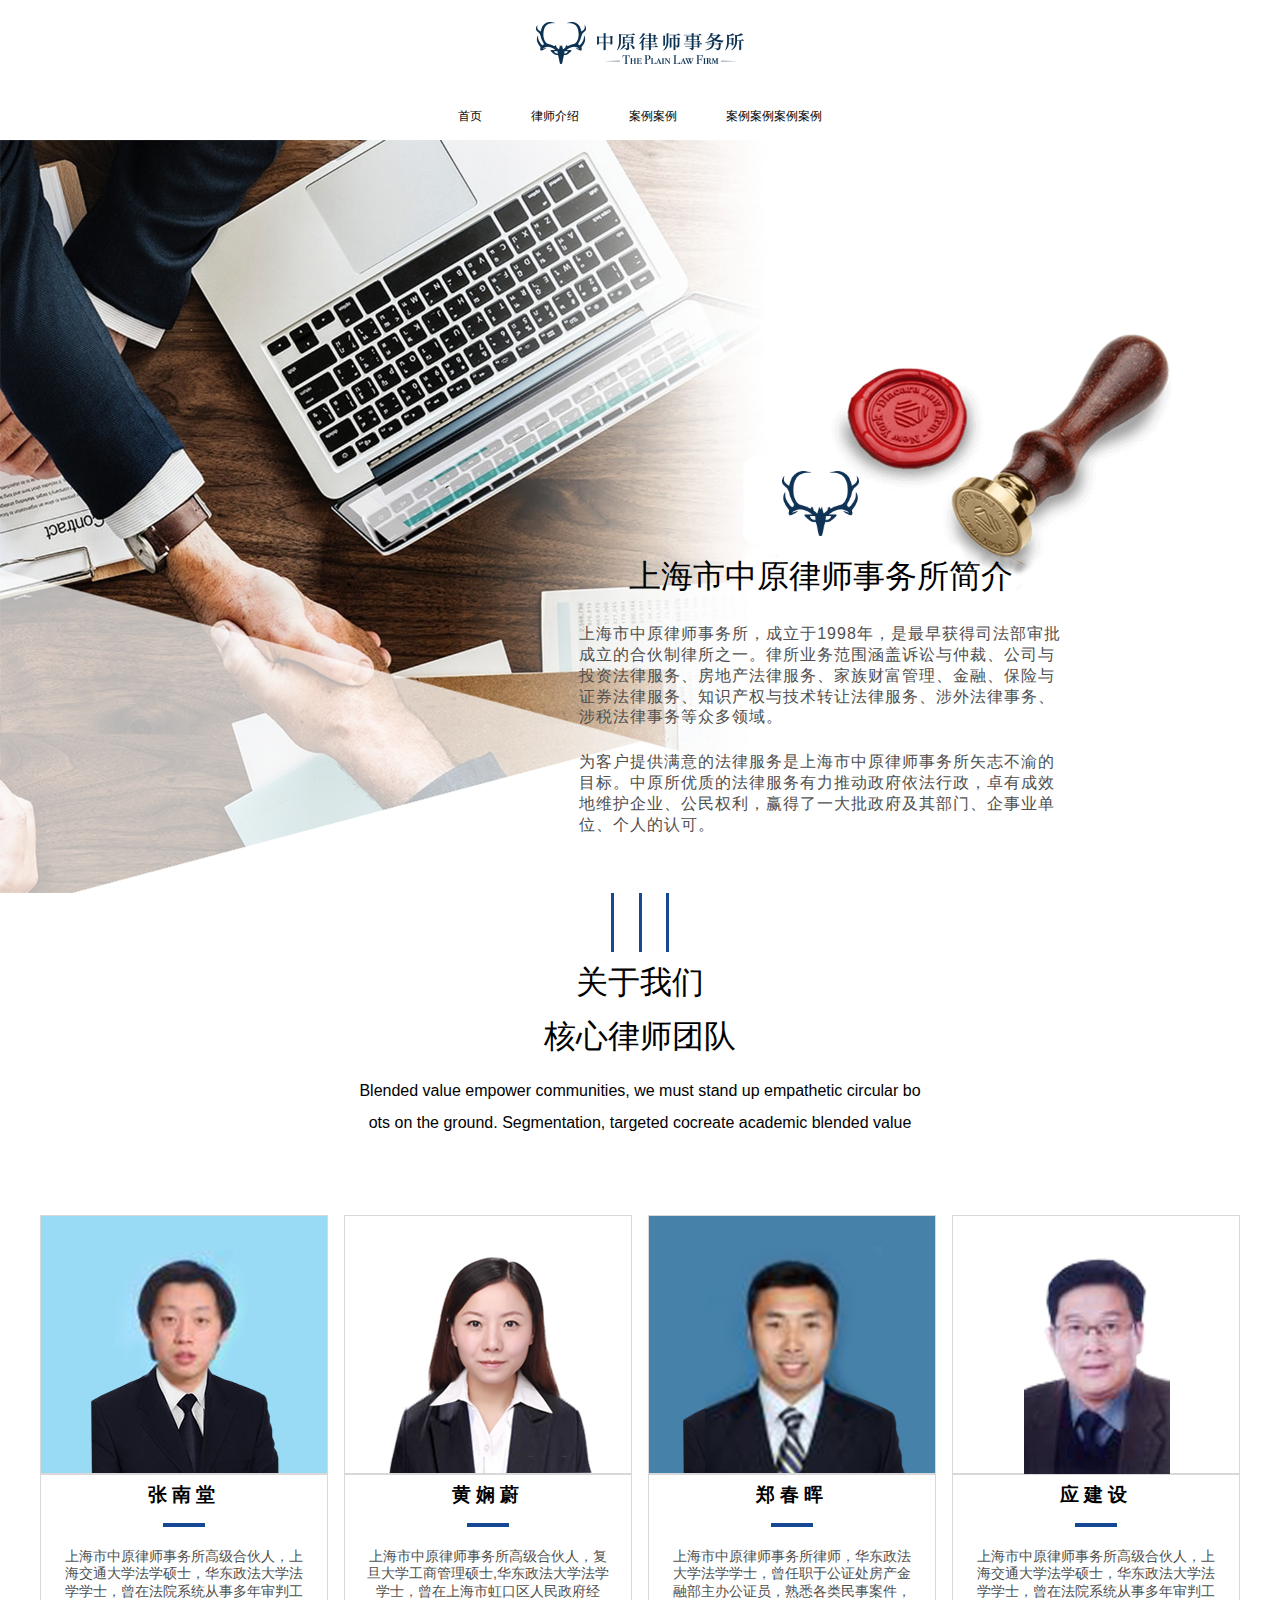
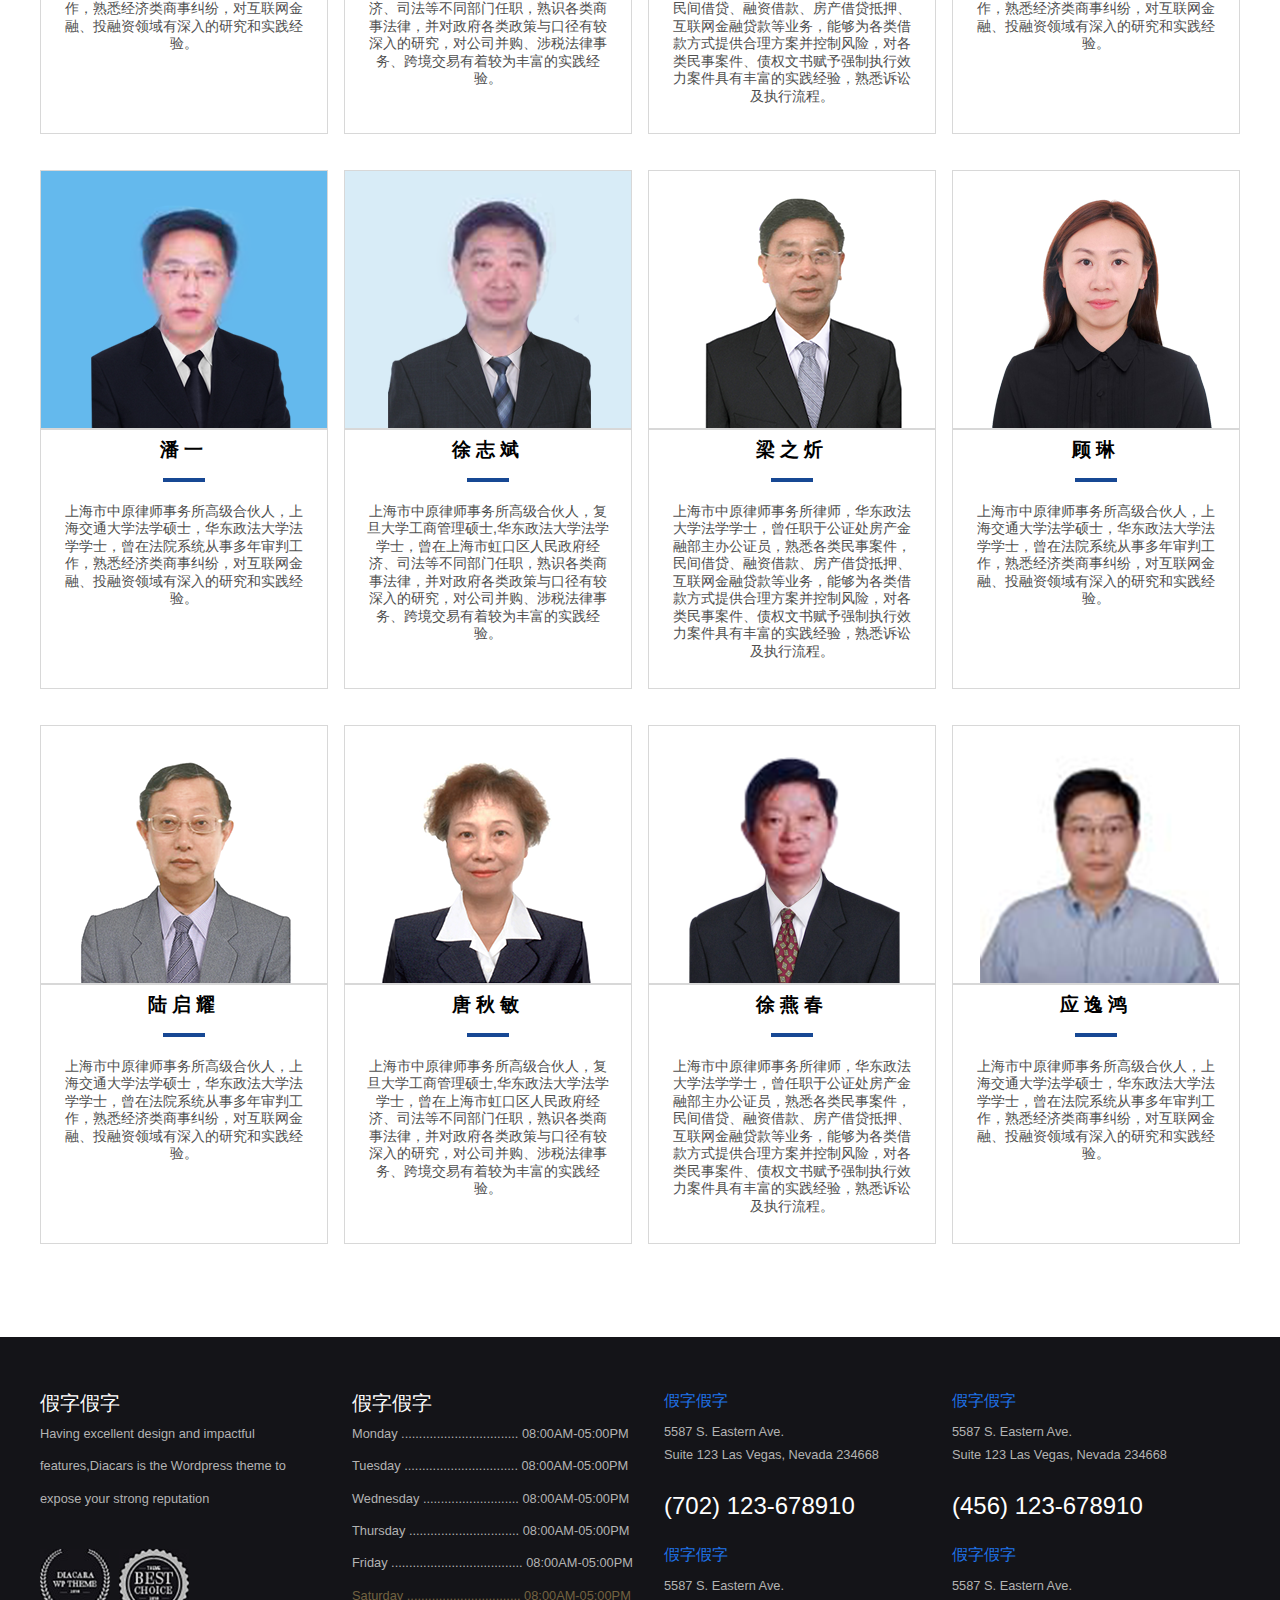
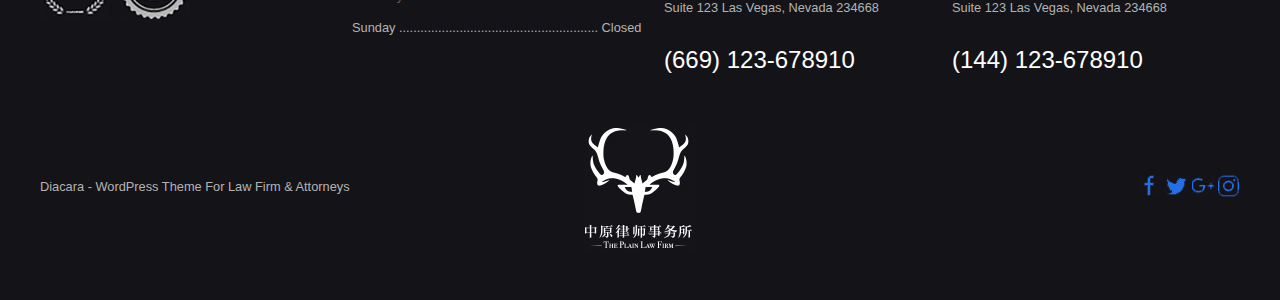
==== lawyer_intro.html @ 38c30697 "pc首页和律师页面完成" ====
﻿<!DOCTYPE html>
<html>

<head>
  <title>中原律师事务所</title>
  <meta http-equiv="Cache-control" content="public">
  <meta name="viewport" content="width=device-width, initial-scale=1, user-scalable=no">
  <meta charset="utf-8">
  <meta name="format-detection" content="telephone=no">
  <meta property="og:title" content="中原律师事务所">
  <meta property="og:type" content="website">
  <meta property="og:image" content="image/share.jpg">
  <meta property="og:description" content="中原律师事务所">
  <meta name="twitter:title" content="中原律师事务所" />
  <meta name="twitter:image" content="images/common/logo3.jpg">
  <meta name="format-detection" content="telephone=no" />
  <meta name="keywords" content="中原律师事务所" />
  <meta name="description" content="中原律师事务所" />
  <link rel="shortcut icon" href="favicon.ico">
  <!--[if lt IE 9]>
    <script src="js/base/html5.js"></script>
    <script src="js/base/respond.min.js"></script>
    <![endif]-->

  <script type="text/javascript" src="js/base/head.js"></script>
  <link rel="stylesheet" type="text/css" href="css/idangerous.swiper.css" />
  <link rel="stylesheet" type="text/css" href="css/common.css" />
  <link rel="stylesheet" type="text/css" href="css/lawyer_intro.css" />
</head>

<body class="lawyer_intro">
  <!--------------------------------------------------------------html区域-------------------------------------------------------------------------------------->
  <!-- 头部 -->
  <div id="header"></div>
  <div id="dialog"></div>
  <!-- 主体内容部分 -->
  <div class="main">
    <div class="banner">
      <img src="./images/lawyer_intro/banner.png" alt="">
      <div class="txt">
        <img src="./images/lawyer_intro/banner-logo.png" alt="" class="logo">
        <h2></h2>
        <p class="one-des"></p>
        <p></p>
      </div>
    </div>
    <div class="about">
      <div class="line">
        <span></span>
        <span></span>
        <span></span>
      </div>
      <p>关于我们</p>
      <p>核心律师团队</p>
      <p>Blended value empower communities, we must stand up empathetic circular boots on the ground. Segmentation,
        targeted cocreate academic blended value</p>
    </div>
    <div class="intro">
      <div class="container">
        <!-- 内容 -->
        <div class="box">
        </div>
      </div>
    </div>
  </div>
  <!-- 底部 -->
  <div id="footer" class="footer"></div>

  <!--------------------------------------------------------------javascript区域-------------------------------------------------------------------------------------->
  <script type="text/javascript" src="js/base/jquery.js"></script>
  <script type="text/javascript" src="js/base/com.js"></script>
  <script type="text/javascript" src="js/base/math.js"></script>
  <script type="text/javascript" src="js/base/framwork.js"></script>
  <script type="text/javascript" src="js/widget/scrollfix.min.js"></script>
  <script type="text/javascript" src="js/widget/idangerous.swiper.min.js"></script>
  <script type="text/javascript" src="js/widget/placeholder.js"></script>
  <script type="text/javascript" src="js/common.js"></script>
  <script type="text/javascript" src="js/lawyer_intro.js"></script>
  <script type="text/javascript" src="js/base/monitor.js"></script>
  <!-- <script type="text/javascript" src="js/base/share.js"></script> -->
</body>

</html>
---- css/common.css ----
@charset "UTF-8";
@font-face {  
   font-family: 'PFbold';     
   src: url('fonts/PingFangSCMedium.ttf'); 
	 font-weight: normal;   
	 font-style: normal;
}
@font-face {  
	font-family: 'PF';     
	src: url('fonts/PingFangSC.ttf'); 
	  font-weight: normal;   
	  font-style: normal;
 }
/* ---------------------------------------- css base �������ֿ�ʼ---------------------------------------- */
.media-mobile,
.media-mobile-ibk {display:none !important;}
.media-pc{ display:block !important}
.media-pc-ibk { display:inline-block !important}
div{background-position: 50% 50%; background-repeat: no-repeat; background-size:100% 100%; background-origin: padding-box; background-clip: padding-box;}
.z2{z-index: 2;position: relative;}
html,body{ width:100%; height:100%;}
.bold{font-family: 'PFbold'}
body{min-width: 930px;font-family: "PF",arial;}
.font-en,.font-en sup{font-family:'PF', arial, sans-serif;}
* {margin:0;padding:0; border:0; word-break:break-all; word-wrap:normal; line-height:1;font-weight:normal;}
table{border-collapse:collapse;border-spacing:0;}
fieldset,img {border:0 none;}
address,caption, cite,code,dfn,em,strong,th,var{font-style:normal;font-weight:normal;}
ol,ul,li {list-style-type:none;}
li{display:block;}
capation,th{text-align:left;}
abbr,acronym{border:0;} 
select,input,img{vertical-align:middle;}
a {text-decoration: none; font-weight:normal; cursor:pointer;color: #010101;display: inline-block;}
a:hover{text-decoration: none;}
b{ font-weight:bold; display:inline;}
input{height:auto; outline:none; vertical-align:bottom;+vertical-align:middle !important; _vertical-align:middle; line-height:normal}
textarea {resize: none;} /*6��14�ո��£����webkit���ĵ����������Chrome(google�����),Safari(ƻ�������)��textare�ɵ�����С�����ⶨ��. ȡ���϶�������С*/
textarea:focus {outline: none;} /*6��14�ո���. textarea�ľ۽�ʱ����Ĭ�ϱ߿���ɫ����*/
i,em,cite { font-style: normal; }
html {font-size: 100%;-webkit-text-size-adjust: 100%;-ms-text-size-adjust: 100%;}
video{ background:#000;}

.clear,.clearit{clear: both;margin: 0;padding: 0;}
.clearFix {display: block;}
.clearFix:after {clear: both;content: ".";display: block;height: 0;visibility: hidden;}
.fl{float:left;display:inline;}
.fr{float:right;display:inline;}
.alc{text-align:center;}
.all{text-align:left;}
.alr{text-align:right;}
.vm{vertical-align:middle;}
.zoom{zoom:1}
.ct,.center{ margin:0px auto;}
.text-uppercase{text-transform: uppercase;}
/* ---------------------------------------- css base �������ֽ���---------------------------------------- */

/* ---------------------------------------- �������ֿ�ʼ ---------------------------------------- */

/* ȡ��ϵͳalert�ľ�����ʾ����*/
.alertBox{ position:fixed; left:0; top:0; width:100%; height:100%; background:rgba(0,0,0,0.7); z-index:998; display:none;}
.alertBox>div{background-color:#fff; width:500px; padding:40px 0; border-radius:10px; box-shadow:0 0 10px #000; margin:200px auto 0;}
.alertBox>div p{ text-align:center;}
.alertBox>div p.text{ margin-bottom:40px; font-size:18px; color:#222;}
.alertBox>div p.btn a{ font-size:18px; padding:10px 40px; color:#fff; background:#222; letter-spacing:4px; border-radius:6px;}

/* pop���� css*/
.popBox{position:fixed; left:0; top:0; width:100%; height:100%; z-index:999;}
.popBox .popMask {width:100%; height:100%; background:#000\9; filter:alpha(opacity=50)\9; background:rgba(0,0,0,0.5);}

/* load���� css*/
#loadBox{ position:fixed; left:0; top:0; width:100%; height:100%; background:#000; opacity:0.5; filter:alpha(opacity=50)\9; z-index:999; display:none;}
#loadBox span{ display:block; width:40px; height:40px; background:url(../images/common/loading.gif) no-repeat; background-size:contain; line-height:40px; font-size:10px; text-align:center; color:#fff; text-shadow:1px 1px 1px #333; position:absolute; left:50%; top:50%; margin-left:-20px; margin-top:-20px;}

/* ��ת���� css*/
#turnBox{ position:fixed; left:0; top:0; width:100%; height:100%; background:#000; z-index:1001;}
#turnBox img.turn{ display:block; padding-top:8%; margin:0 auto 5%; width:40%;}
#turnBox p{ text-align:center; font-size:14px; color:#fff;}

/* ��Ƶ���� css*/
.popVideo{ width:100%; height:100%; background:#000; position:fixed; left:0; top:0; display:none; z-index:999;}
.popVideo .close{ position:absolute; right:20px; top:20px; width:30px; height:30px; background: url(../images/common/close.png) center center no-repeat; overflow:hidden; cursor:pointer;}
#videoBox{ width:100%; height:100%;}

.popIpad{width:100%; height:100%; background:#000; position:fixed; left:0; top:0; display:none; z-index:999;}
.popIpad .video{ width:100%; height:84%; margin:8% auto;}
.popIpad .video video{ width:100%; height:100%;}
.popIpad .close{position:absolute; right:20px; top:20px; width:30px; height:30px; background: url(../images/common/close.png) center center no-repeat; background-size:contain; display:block; z-index:99;}

/* ȡ��ϵͳalert�ľ�����ʾ���� css*/
#popAlert{ position:absolute; background:#fff; box-shadow:0px 0px 10px #000; width:250px; padding:30px 30px 40px; display:none;}
#popAlert p{ text-align:center;}
#popAlert p.text{ margin-bottom:40px; font-size:14px; color:#333;}
#popAlert p.btn a{ text-align:center; font-size:15px; padding:10px 20px; border-radius:5px; background:#333; color:#fff;}

ol, ul,p{margin-bottom: 0;}
strong{font-weight: bold;}
.container{width: 1200px;margin: 0 auto;}
.container2{width: 1400px;margin: 0 auto;}
.row{margin-left: -5px;margin-right: -5px;}
/*header*/
#header{text-align: center;}
.header-pc {height: 8.75em}
.header-top{background: #fff;padding: 22px 0;text-align: center;}
.header-top .logo{display: inline-block; background-image: url(../images/common/logo.png);background-repeat: no-repeat;width: 208px;height: 42px;margin: 0 auto;}
.navcont {padding: 1.125em;}
.navcont li{display: inline-block;padding: 0 1.4em;}
.navcont li a{font-size: 0.75em;}
/* header - end */

/*footer*/
.footer{color: #fff;padding: 56px 0 50px;text-align: center;background-color: #141418;}
.footer .container{background-image: url(../images/common/map-footer2.png );background-attachment: fixed;background-position: 130% top;background-repeat: no-repeat;background-size: auto;}
.footer a{color: #fff;line-height: 1.7;}
.footer .footer-link{text-align: center;margin-bottom: 25px;}
.footer .footer-link dl{vertical-align: top;float: left;text-align: left;}
.footer .footer-link dl .saturday>a{color: #726240;}
.footer .footer-link dl:nth-child(1){width: 26%;}
.footer .footer-link dl:nth-child(2){width: 26%;}
.footer .footer-link dl:nth-child(3){width: 24%;}
.footer .footer-link dl:nth-child(4){width: 22%;}
.footer .footer-link dt{font-size: 1.25em;color: #fffefe;}
.footer .footer-link dd>a{line-height: 1.75;vertical-align: middle;font-size: 0.8em;color: #b3b3b3;}
.footer .footer-link dl:nth-child(1) dt,.footer .footer-link dl:nth-child(2) dt{padding-bottom: 3%;}
.footer .footer-link dl:nth-child(1) dd,.footer .footer-link dl:nth-child(2) dd{margin-bottom: 10px;}
.footer .foot-icon{width: 70px;height: 70px;display: inline-block;margin-top: 29px;}
.footer .foot-icon:nth-child(1){margin-right: 5px;}
.footer .foot-icon img{width: 100%;height: 100%;}
.footer .footer-link dl:nth-child(3) dt,.footer .footer-link dl:nth-child(4) dt{color:#1f72e8;margin-bottom: 12px;font-size: 1em;}
.footer .footer-link dl:nth-child(3) h2>a,.footer .footer-link dl:nth-child(4) h2>a{font-size:1em; color: #fff;}
.footer .footer-link dl:nth-child(3) h2,.footer .footer-link dl:nth-child(4) h2{margin-bottom: 20px;margin-top: 20px;}

.footer-link2{display: flex;align-items:center;justify-content: center;}
.footer-link2 .uk-text-left{font-size: 0.8em;color: #b3b3b3;text-align: left;}
.footer-link2>div{flex-wrap:nowrap;flex: 1;}
.footer-link2 .uk-text-logo img{width: 112px;height: 124px;}
.footer-link2 .uk-text-chat{text-align: right;}
.footer-link2 .uk-text-chat .shareBox{display: inline-block;}
.footer-link2 .uk-text-chat .shareBox .icon-s{width: 22px;height: 22px;}
.footer-link2 .uk-text-chat .shareBox .icon-s .a2a_svg{display: none;}
.footer-link2 .uk-text-chat .shareBox .a2a_button_facebook{background-image: url(../images/index/ichat-1.png);background-position: center center;background-repeat: no-repeat;background-size: auto;}
.footer-link2 .uk-text-chat .shareBox .a2a_button_twitter{background-image: url(../images/index/ichat-2.png);background-position: center center;background-repeat: no-repeat;background-size: auto;}
.footer-link2 .uk-text-chat .shareBox .a2a_button_google_plus{background-image: url(../images/index/ichat-3.png);background-position: center center;background-repeat: no-repeat;background-size: auto;}
.footer-link2 .uk-text-chat .shareBox .a2a_button_instagram{background-image: url(../images/index/ichat-4.png);background-position: center center;background-repeat: no-repeat;background-size: auto;}
/* footer -end */

.position{background: #f7f7f7;}
.position .container{font-weight: bold;font-size: 15px;padding-top: 8px;padding-bottom: 8px;}
.position a{font-weight: bold;}
.position a:before{content: "?";font-size:0.8em; color:#f57b20;padding: 0 0.6em;}
.position span:before{content: "?";font-size:0.8em; color:#f57b20;padding: 0 0.6em;}
.position a:nth-child(1):before { content: ''; padding: 0; }
.position .cur { cursor:default}
.position  span.font-en{color: #000;font-size: 18px;font-size: 14px\9;}
.pro-list{width: 934px;margin: 40px auto;}
.pro-list .tit{font-size: 24px;line-height: 60px;overflow: hidden;font-family: "PF", arial, sans-serif;font-weight: bold;}
.pro-list .rside{float: right;background: #EE7B01;color: #fff;padding: 7px 16px;margin-top: 0.5em;font-size: 22px;}
.pro-list  ul{padding-bottom: 1px; height: auto;overflow: hidden;}
.pro-list  ul li{float: left;width:194px;border: #9a9a9a 1px solid;padding: 19px;height: 300px;margin-right: -1px; margin-bottom: -1px;}
.pro-list  ul li a{display: block;text-align: center;}
.pro-list  ul li img{width: 100%;transition:all .3s;}
.pro-list  ul li .name{font-size: 16px;font-size: 18px\9;;;height: 60px;letter-spacing: 1px;line-height: 30px;margin-top: 10px;display: block;font-family: 'Knockout 47 A',"˼Դ���� CN",'˼Դ���� CN', arial, sans-serif;}
.pro-list  ul li .name sup{font-size: 14px;}
.pro-list  ul li .classify{font-size: 20px;line-height: 30px;display: block;}
/*.pro-list  ul li a:hover img{transform:scale(1.05);}*/
.padl5{padding-left: 10px;}
/*breadline*/
.breadline {font-size: 0.95em; background-color:#f7f7f7;padding: 0.6em;}
.breadline *{font-weight: bold;}
.breadline a +*:before{content: "?";font-size:0.8em; color:#EE7B01;padding: 0 0.6em 0 0.3em;}
/*filter*/
.filter {border: 1px #000 solid; padding: 1em; margin-top: 1em;}
.filter-hd {font-weight: bold;font-size: 1.3em;}
.filter-bd {overflow: hidden;margin-top:1em;}
.filter-bd dl {overflow: hidden;margin:1em 1em 0 1em;}
.filter-bd dt {float: left;font-weight: bold;width: 6em;}
.filter-bd dd {display: block; overflow: hidden;}
.filter-bd dd a{display:inline-block;margin: 0 0em 0.8em 0;width: 24%;vertical-align: top;}
.filter-bd dd a:hover{color: #EE7B01}
.filter-bd dd a:after{content: "";display:inline-block;visibility: hidden;width:1em;height:1em;vertical-align:middle;background:url(../images/common/selected.png) no-repeat  center;background-size: 70% auto;margin-top:-0.2em;}
.filter-bd dd a.selected{color: #EE7B01;}
.filter-bd dd a.selected:after{visibility: visible;}
.content-new-listing .pagination-pn{margin-top: -50px;}
.description {margin: 3em 0;}
.description h2{font-size: 1.8em;font-weight: bold;margin-bottom: 20px;}
.description p{line-height: 1.5;margin-bottom: 1em;}
/*pagination-pn*/
.pagination-pn {font-size: 1.2em;}
.pagination-pn a{font-weight: bold;color: #EE7B01}
.pagination-pn a.prev{float:left}
.pagination-pn a.next{float:right}
.pagination-pn:before,.pagination-pn:after {content: "";display: inline-block; width: 100%}
.pagination-pn .prev:before{content: "";display:inline-block;width:1em;height:1.3em;vertical-align: middle;background:url(../images/common/paging-prev.png) no-repeat  center;background-size:auto 100%;}
.pagination-pn .next:after{content: "";display:inline-block;width:1em;height:1.3em;vertical-align: middle; background:url(../images/common/paging-next.png) no-repeat  center;background-size:auto 100% ;}
.video-modal{position:fixed;top:0;left:0;width:100%;height:100%;background:rgba(177,177,177,0.85);filter:progid:DXImageTransform.Microsoft.gradient(startColorstr=#C8aaaaaa,endColorstr=#C8aaaaaa);z-index:999;}
.video-modal .contBox{width: 1000px;height: 613px;position: absolute;left: 50%;top:50%;margin-left: -500px;margin-top: -305px;}
.video-modal .tit{color: #fff;	font-size: 25px;line-height: 50px;}
.video-modal .video-box{width: 100%;height: 563px;}
.video-modal .video-box .close{position: absolute;right:0px;top:-60px;font-size: 60px;}
.video-modal .video-inner{width: 100%;height:100%;}
.video-modal .video-inner video{width: 100%;}
.video-modal .video-inner iframe{width: 100%;height: 100%;}
.btn-video  iframe{width: 100%;height: 100%;}
.botline a{position: relative;display: inline-block;}
/* .botline a:hover{color: #70623d;transition: all 300ms;} */
/* .botline a:after{content: '';position: absolute;bottom: 0;border-bottom: #fff 1px solid;width: 100%;height: 0;width:0 ;transition:all .3s;left: 0;}
.botline a:hover:after{width: 100%;} */
.ani_up{transition:all .3s;}
.ani_up:hover{transform:translateY(-5px);}
.hide{display: none;}
html{font-size:100%;}
body{font-size:1em;}
.goto-top {display:none;position:fixed;right:0;bottom:0px;background:#000; color:#fff; text-align:center;font-size:10px; line-height:1;padding:10px;opacity:.8;cursor:pointer;}
.goto-top:hover { opacity:1;color:#fff;}
.goto-top:before { content:"��"; display:block; line-height:0;margin-bottom:1em; text-align:center}
.goto-top:after{ content:"����"; display:block;}
.goto-top-show { display:block;}
.seaNotbody { background-color: #fff;padding-bottom: 800px;/*Ҫ�޸�*/ }
.seaNotbody h1 { font-size: 48px;line-height: 24px;color: #000;margin: 160px 0 40px 150px ; }
.seaNotbody p { font-size: 30px;line-height: 72px;margin-left: 150px; }


/*���Բ���*/

.flex {
    display: -webkit-flex;
    display: flex;
}

.flex-item {
    -webkit-flex: 1;
    flex: 1;
}

.flex-item-1 {
    -webkit-flex: 1;
    flex: 1;
}

.flex-item-2 {
    -webkit-flex: 2;
    flex: 2;
}
.flex-item-3 {
    -webkit-flex: 3;
    flex: 3;
}
.flex-row {
    -webkit-flex-flow: row;
    flex-flow: row;
    -webkit-flex-direction: row;
    flex-direction: row;
}

.flex-column {
    -webkit-flex-flow: column;
    flex-flow: column;
    -webkit-flex-direction: column;
    flex-direction: column;
}

.flex-left {
    -webkit-justify-content: flex-start;
    justify-content: flex-start;
}

.flex-right {
    -webkit-justify-content: flex-end;
    justify-content: flex-end;
}

.flex-center {
    -webkit-justify-content: center;
    justify-content: center;
}

.flex-between {
    -webkit-justify-content: space-between;
    justify-content: space-between;
}

.flex-around {
    -webkit-justify-content: space-around;
    justify-content: space-around;
}

.flex-top {
    -webkit-align-items: flex-start;
    align-items: flex-start;
}

.flex-middle {
    -webkit-align-items: center;
    align-items: center;
}

.flex-bottom {
    -webkit-align-items: flex-end;
    align-items: flex-end;
}

.flex-baseline {
    -webkit-align-items: baseline;
    align-items: baseline;
}

.flex-stretch {
    -webkit-align-items: stretch;
    align-items: stretch;
}

.flex-content-center {
    -webkit-align-content: center;
    align-content: center;
}

@media (max-width: 1600px){
	
}
@media (max-width: 1366px){
	
}
@media screen and (max-width: 1400px){
    .container2{width: 100%;}
}
@media screen and (max-width: 1200px){
    .container, .container2{width: 100%;}
    body{font-size:.875em;}
    .footer .footer-link dl:nth-child(1){width: 21%;}
    .footer .footer-link dl:nth-child(2){width: 26%;}
    .footer .footer-link dl:nth-child(3){width: 26%;}
    .footer .footer-link dl:nth-child(4){width: 21%;}
    .footer .footer-link dd>a{font-size: 0.75em;}
}

/*���ʹ����֮�Ӵ���� 768px ~ 979px   */
@media screen and (min-width: 768px) and (max-width: 979px) {  
	 body{font-size:.875em;}
}
/*���ʹ����֮�Ӵ� <= 768px   */
@media screen and (max-width: 767px) { 
    body{font-size:.75em;width: 100%;min-width: 0;}
    .footer .footer-right{text-align: center;}
    .media-pc,.media-pc-ibk { display:none !important}
	.media-mobile {display:block !important;}
    .media-mobile-ibk {display:inline-block !important;}
    
    /* ͷ�� */
    .header-mobile {height: 5.1em;width: 100%;}
    .header-mobile .header-fixed {width: 100%;height: 100%;line-height: 5.1em;text-align: center;}
    .header-mobile .header-fixed.active {position: fixed;top: 0;width: 100%;z-index: 1000;height: 5.1em;background-color: #fff;}
    .header-mobile .header-fixed .logo {width: 1.33em;height: .92em;margin: 2.09em 0 0 1em;float: left;}
    .header-mobile .header-fixed .title {width: 10.58em;}
    #dialog {position: fixed;width: 100%;height: 100%;top: 0;left: 0;z-index: 1000;display: none;}
    #dialog::before {content: "";width:100%;position: absolute;top: 0;bottom: 0;left: 0;background: rgba(0,0,0,.1);}
    #dialog .menu-box {position:absolute;width: 72%;height:100%;right: -72%;background-color: #fff;color: #0e0e0e;padding: 1.7em;box-sizing: border-box;transition: right .3s ease-out;}
    #dialog .menu-box.active {right: 0;}
    #dialog .menu-box .icon-close {float:right;}
    #dialog .menu-box > div {height: 3em;line-height: 3em;}
    #dialog .menu-box .menu-title {font-weight: 700;font-size: 1.2em;}
}
---- css/lawyer_intro.css ----
.banner { width: 100%;position: relative;}
.banner > img { display: inline-block;width: 100%;}
.banner .txt { position: absolute;right: 17%;top: 44%;text-align: center;width: 30.2em; }
.banner .txt > img { width: 16%; }
.banner .txt > h2 { font-size: 2em; margin: .75em 0 1em 0}
.banner .txt > p { text-align: left;font-size: 1em;color: #4f4f4f;letter-spacing: 1px;line-height: 1.3em; }
.banner .txt > p.one-des { margin-bottom: 1.5em; }

/* 关于我们 */
.about { text-align: center;width: 100%;margin-bottom: 4.75em; }
.about .line, .about p { margin-bottom: .7em; }
.about .line span { width: 3px;height: 3.7em;display: inline-block;background-color: #174894;margin-right: 1.25em;}
.about .line span:last-child { margin-right: 0; }
.about p { font-size: 2em; }
.about p:last-child { width: 44%;margin: 0 auto;font-size: 1em;line-height: 2em; }

/* 律师团队 */
.intro { margin-bottom: 3.6em; }
.intro .container .box { display: flex;justify-content: space-between;flex-wrap: wrap; }
.intro .container .box .mini-box { width: 24%;margin-bottom: 2.25em; }
.intro .container .box .mini-box img { width: 100%; }
.intro .container .box .mini-box .describ { border: 1px solid #d8d8d8;width: 100%;height: 16.25em;box-sizing: border-box;text-align: center; }
.intro .container .box .mini-box .describ h3 { font-size: 1.2em;font-weight: 700;letter-spacing: 5px;margin: .62rem 0 1em 0; }
.intro .container .box .mini-box .describ span { display: inline-block;width: 2.62em;height: .25em;background-color: #174894;margin-bottom: 1.1em; }
.intro .container .box .mini-box .describ p { font-size: .875em;color: #4f4f4f;line-height: 1.25em;padding: 0 1.43em; }
  
@media screen and (max-width:1200px){
  .banner .txt { top: 35%; }
}

/*如果使用者之视窗介於 768px ~ 979px   */
@media screen and (min-width: 768px) and (max-width: 979px) {
   
}  
   
/*如果使用者之视窗 <= 768px   */
@media screen and (max-width: 767px) {
}
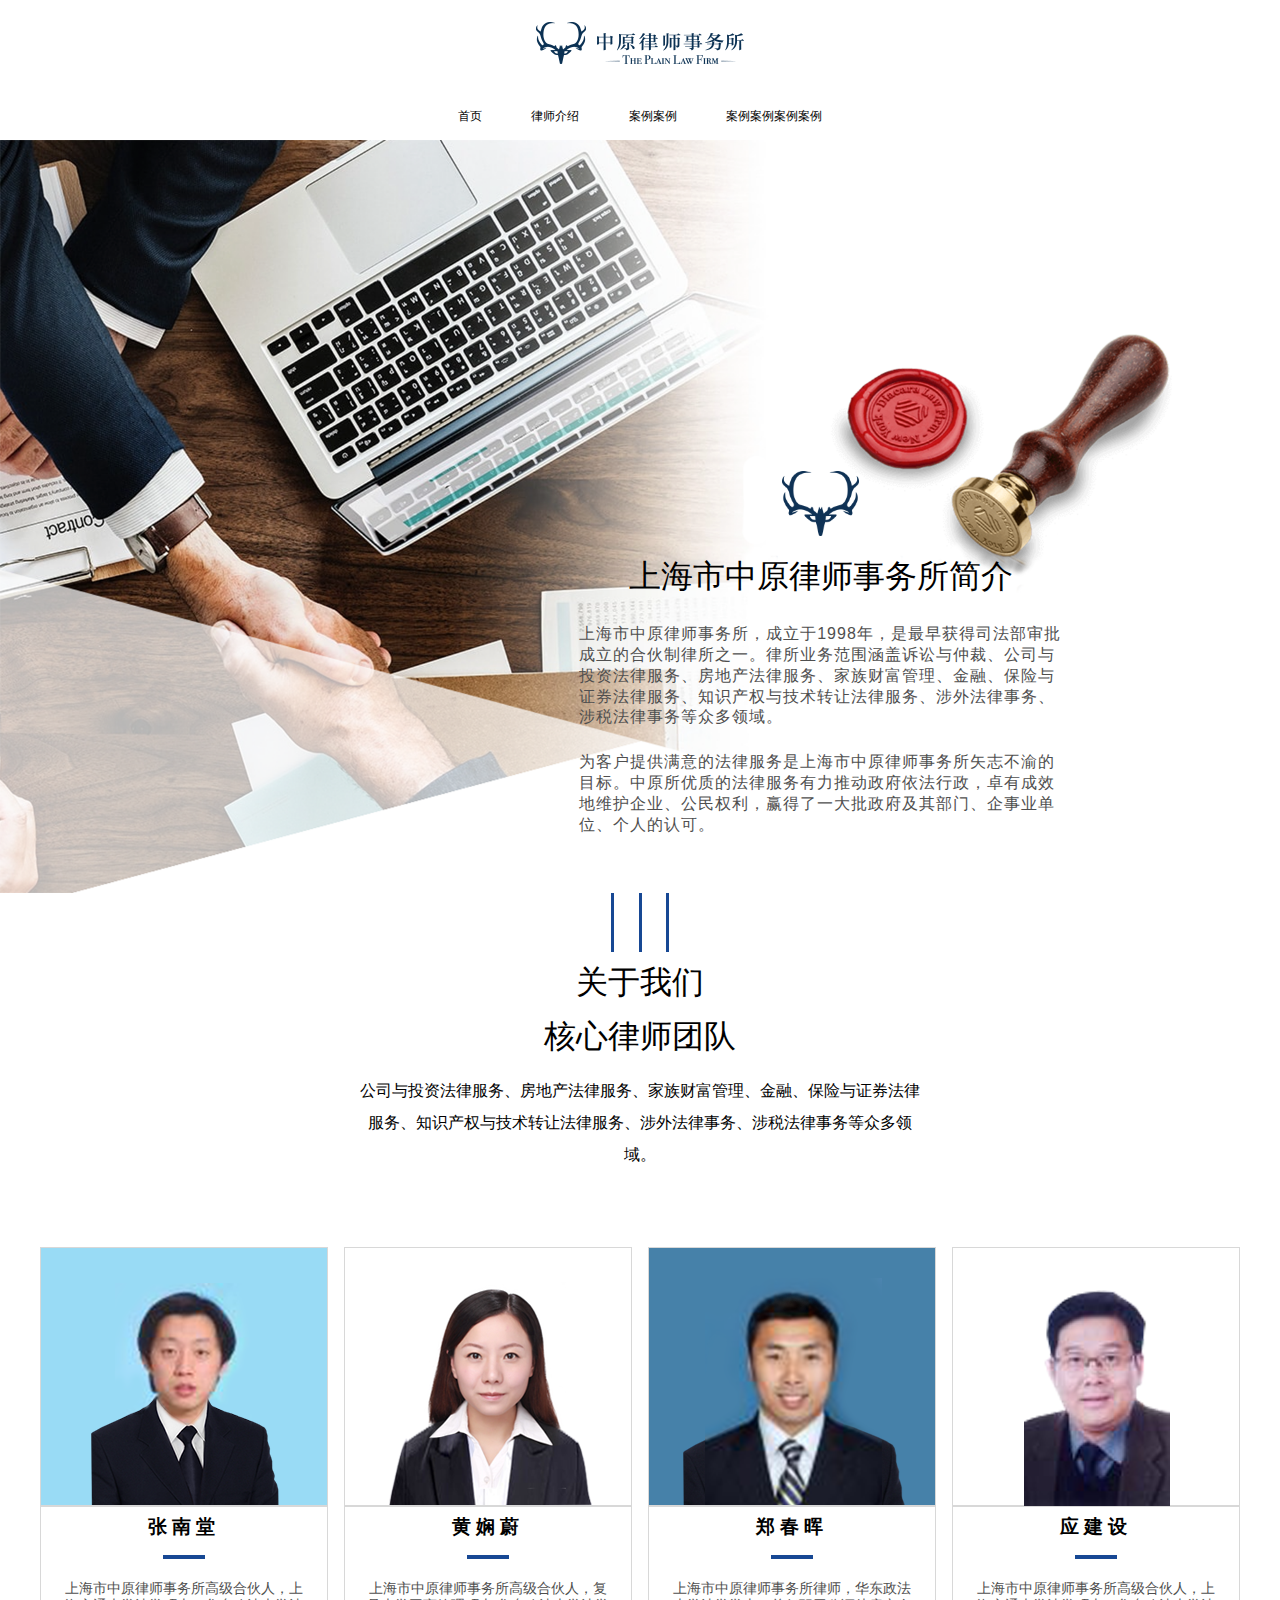
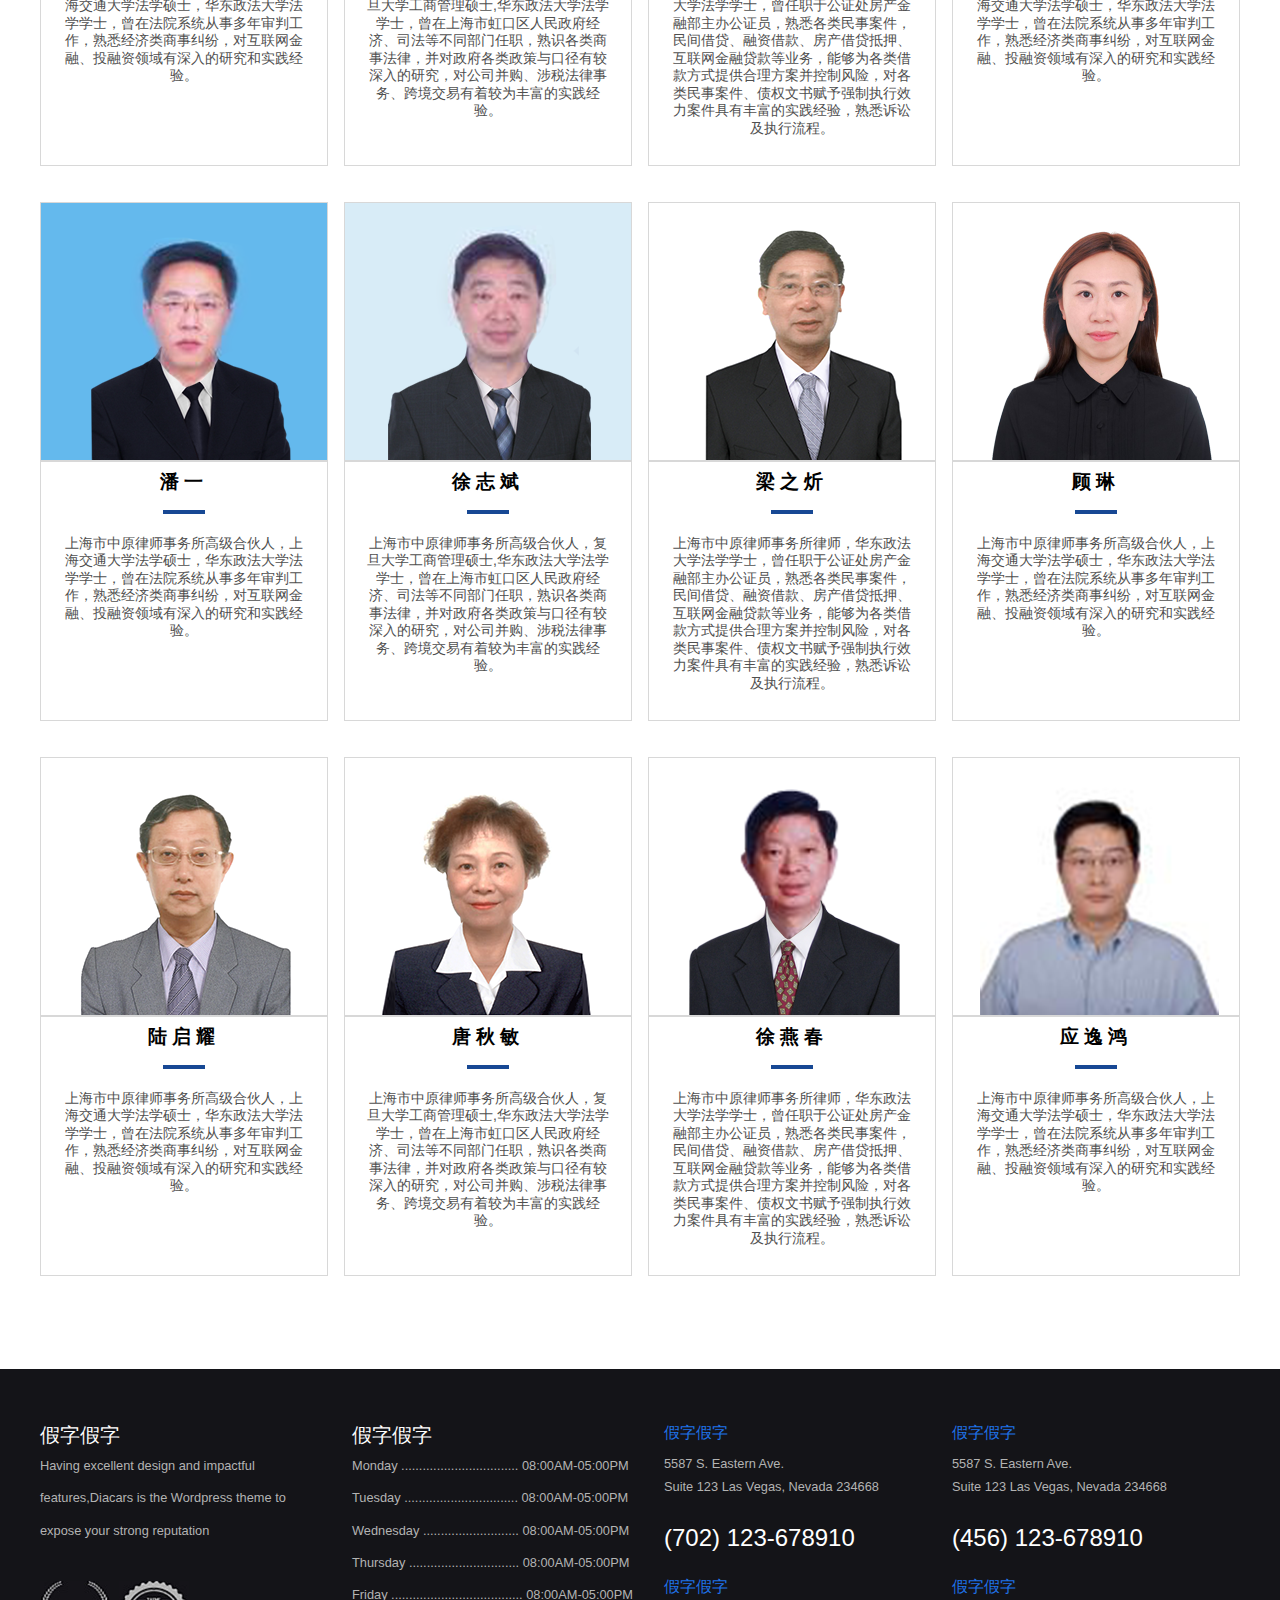
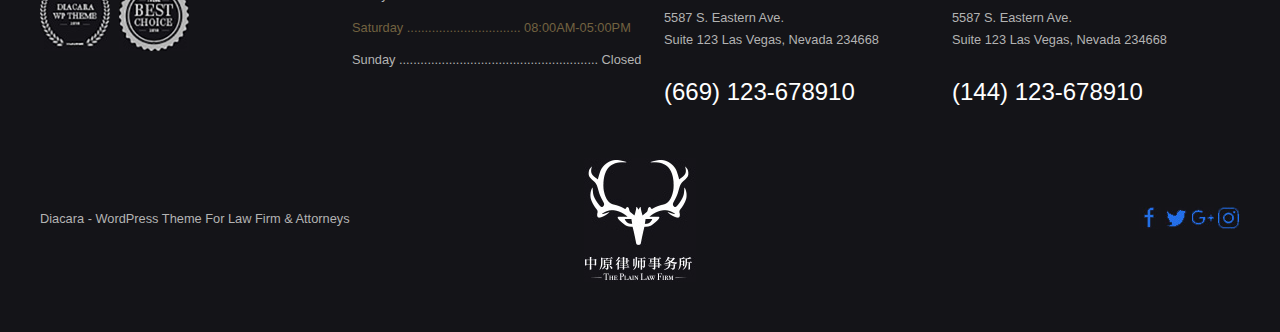
==== commit 4068f88b: "1.2-----律师信息手机端详情" ====
--- a/lawyer_intro.html
+++ b/lawyer_intro.html
@@ -36,7 +36,8 @@
   <!-- 主体内容部分 -->
   <div class="main">
     <div class="banner">
-      <img src="./images/lawyer_intro/banner.png" alt="">
+      <img src="./images/lawyer_intro/banner.png" alt="" class="media-pc">
+      <img src="./images/lawyer_intro/banner-mobile.png" alt="" class="media-mobile">
       <div class="txt">
         <img src="./images/lawyer_intro/banner-logo.png" alt="" class="logo">
         <h2></h2>
@@ -52,8 +53,8 @@
       </div>
       <p>关于我们</p>
       <p>核心律师团队</p>
-      <p>Blended value empower communities, we must stand up empathetic circular boots on the ground. Segmentation,
-        targeted cocreate academic blended value</p>
+      <p>公司与投资法律服务、房地产法律服务、家族财富管理、金融、保险与证券法律服务、知识产权与技术转让法律服务、涉外法律事务、涉税法律事务等众多领域。
+      </p>
     </div>
     <div class="intro">
       <div class="container">
--- a/css/common.css
+++ b/css/common.css
@@ -349,7 +349,7 @@
     .header-mobile {height: 5.1em;width: 100%;}
     .header-mobile .header-fixed {width: 100%;height: 100%;line-height: 5.1em;text-align: center;}
     .header-mobile .header-fixed.active {position: fixed;top: 0;width: 100%;z-index: 1000;height: 5.1em;background-color: #fff;}
-    .header-mobile .header-fixed .logo {width: 1.33em;height: .92em;margin: 2.09em 0 0 1em;float: left;}
+    .header-mobile .header-fixed .logo {width: 1.33em;height: .92em;top: 2.09em;position: absolute;left: 1em;}
     .header-mobile .header-fixed .title {width: 10.58em;}
     #dialog {position: fixed;width: 100%;height: 100%;top: 0;left: 0;z-index: 1000;display: none;}
     #dialog::before {content: "";width:100%;position: absolute;top: 0;bottom: 0;left: 0;background: rgba(0,0,0,.1);}
--- a/css/lawyer_intro.css
+++ b/css/lawyer_intro.css
@@ -25,13 +25,22 @@
 .intro .container .box .mini-box .describ p { font-size: .875em;color: #4f4f4f;line-height: 1.25em;padding: 0 1.43em; }
   
 @media screen and (max-width:1200px){
-  .banner .txt { top: 35%; }
+  .about {margin: 7.1em 0 2.4em 0;}
+  .banner .txt > p {width: 85%;margin: 0 auto;}
+  .about p:last-child {width: 85%;}
+  .about p:nth-child(2) {margin-top: 1.45em;}
+  .about p:nth-child(3) {margin-bottom: 1.14em;}
+  .banner .txt { top: 35%; position: static;width: 100%;margin-top: 7.1em;}
+  .intro { padding: 0 4%; }
+  .intro .container .box .mini-box { width: 47.97%;}
+  .intro .container .box .mini-box .describ p {font-size: .833em;padding: 0 1em;}
+  .intro .container .box .mini-box .describ {height: 22.6em;}
 }
 
 /*如果使用者之视窗介於 768px ~ 979px   */
 @media screen and (min-width: 768px) and (max-width: 979px) {
    
-}  
+}
    
 /*如果使用者之视窗 <= 768px   */
 @media screen and (max-width: 767px) {
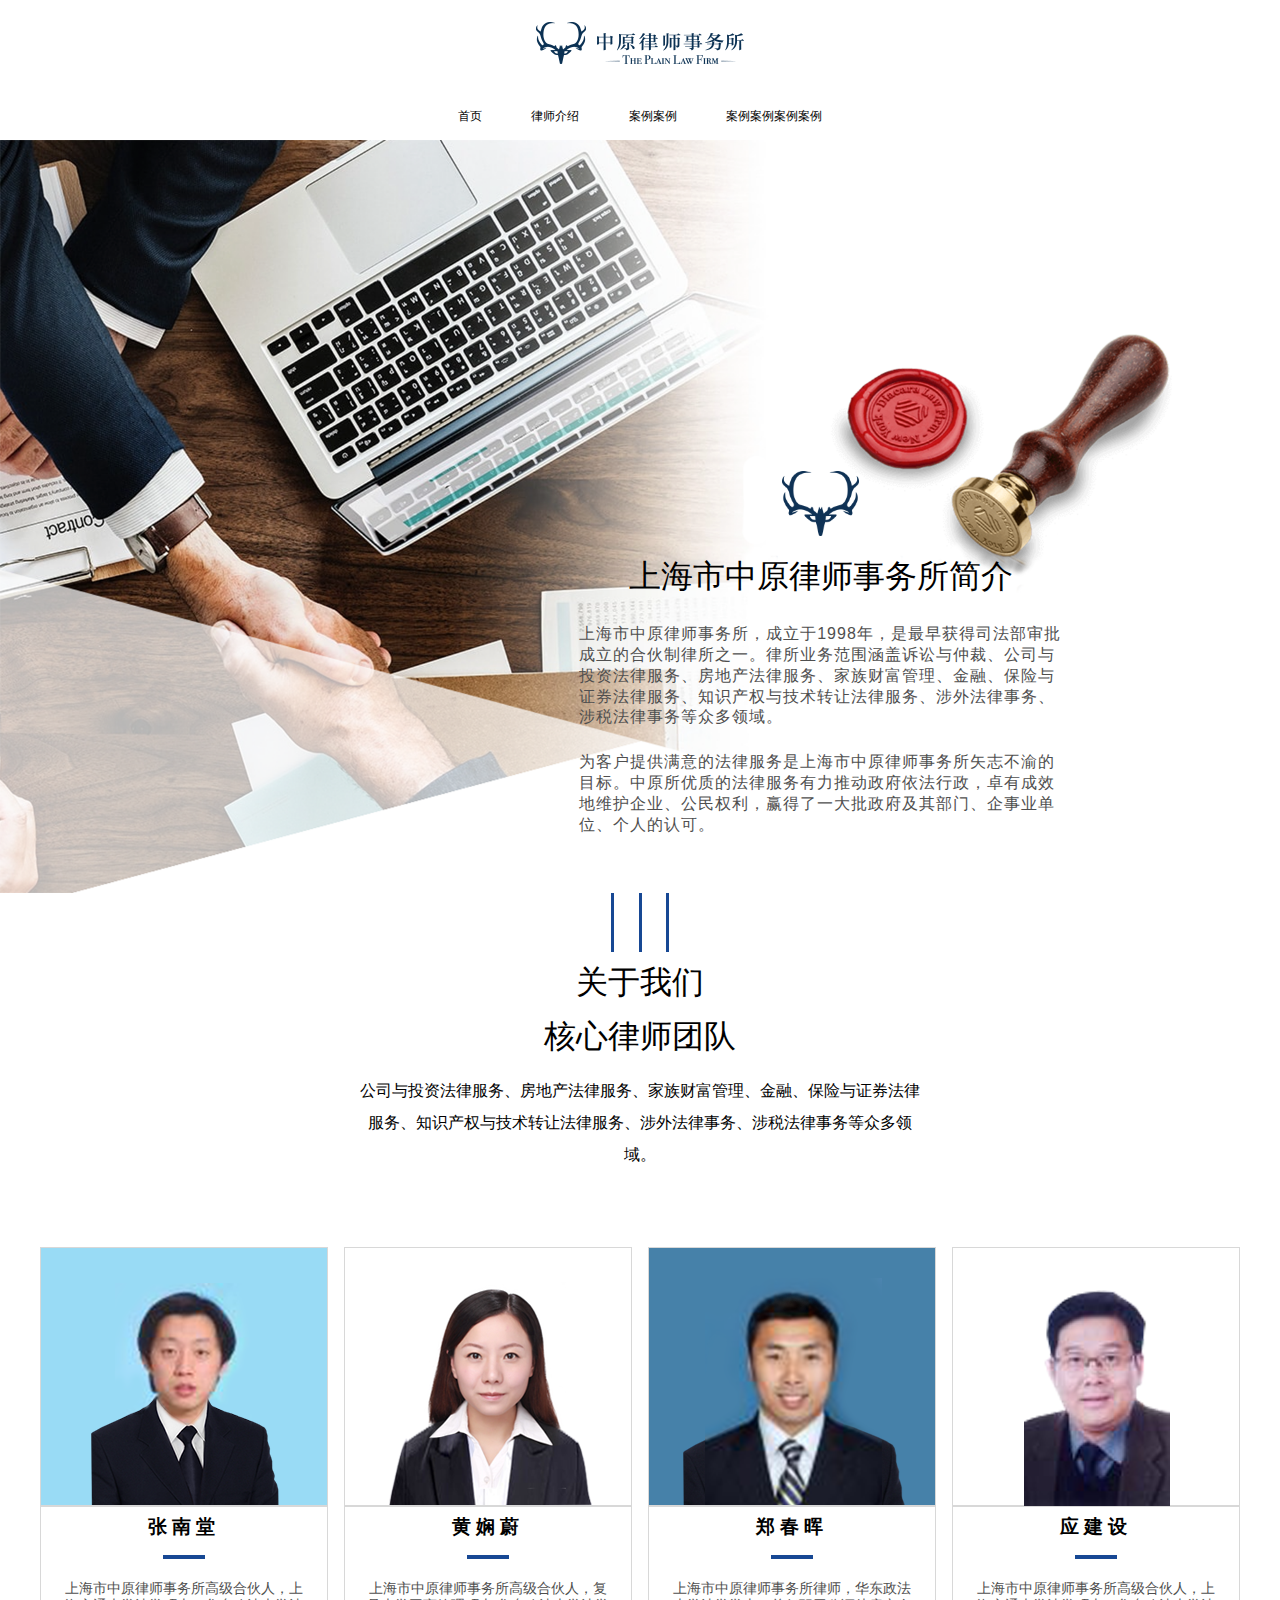
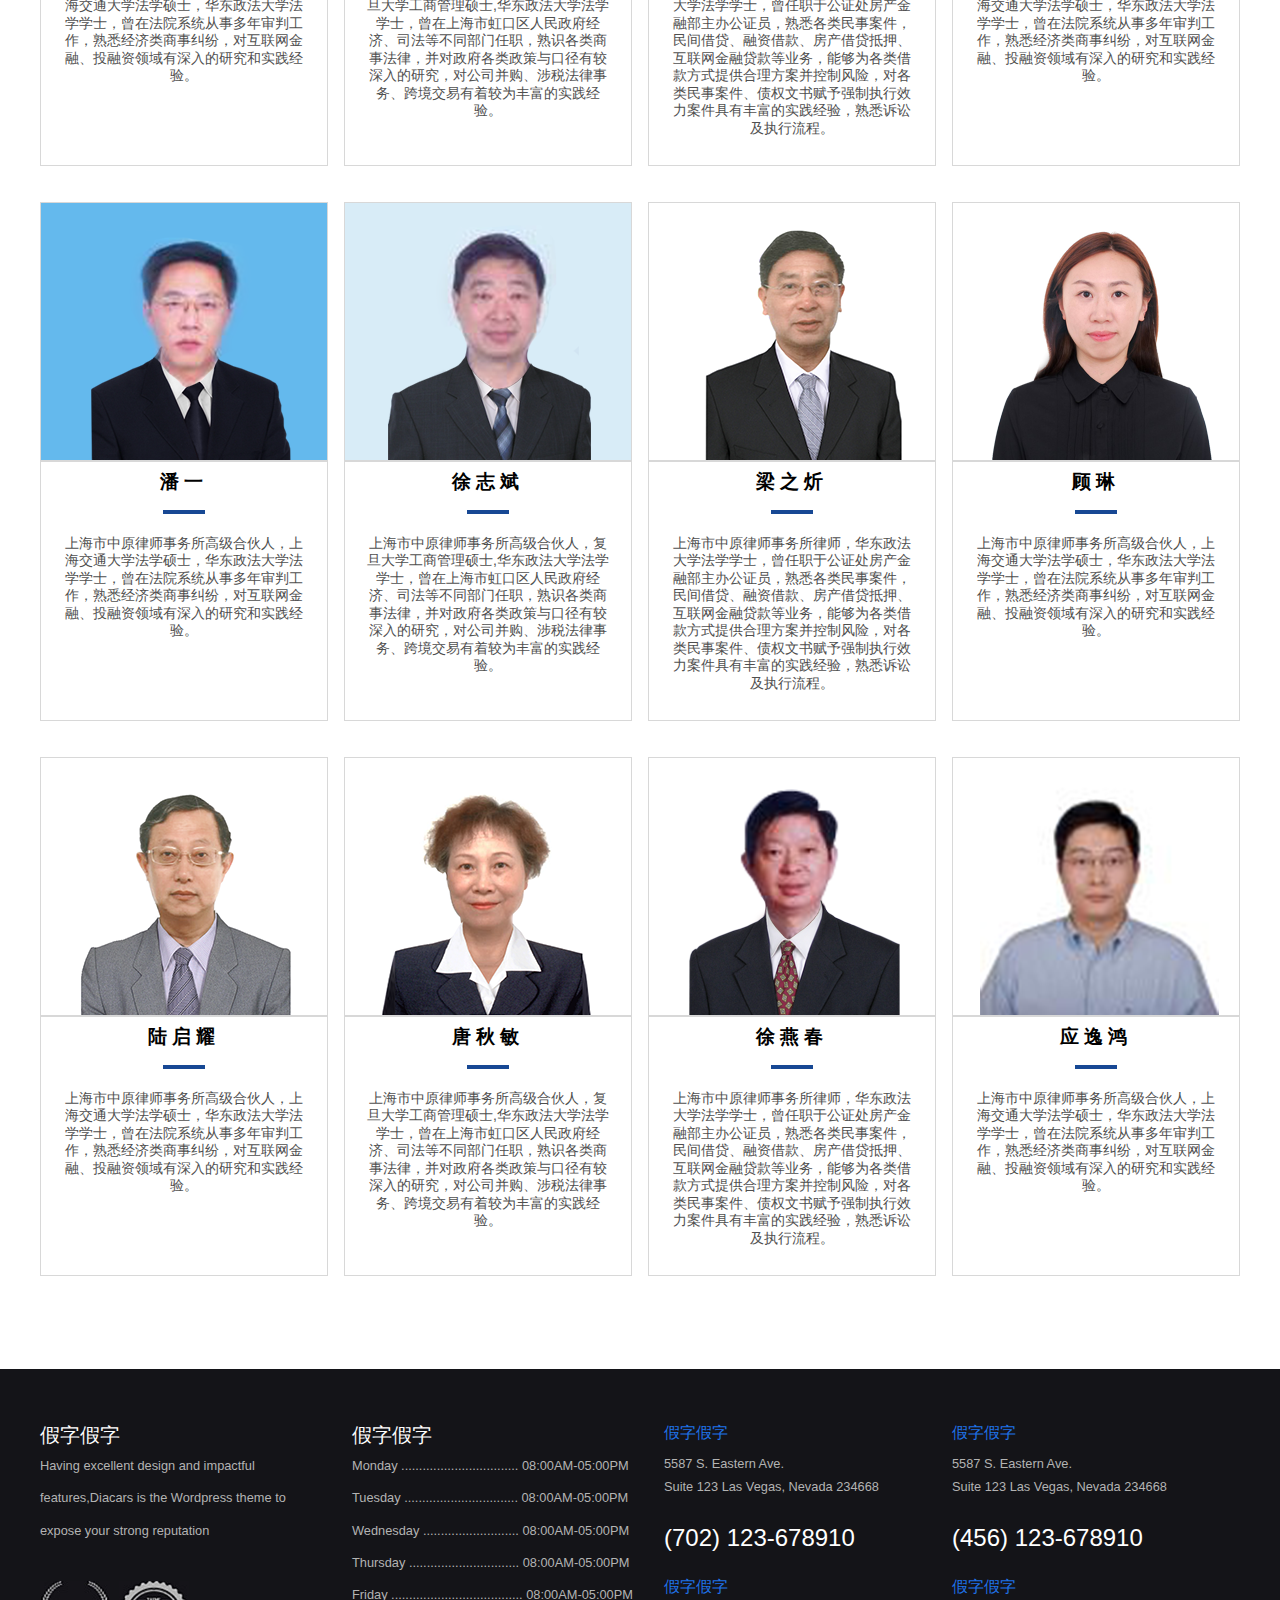
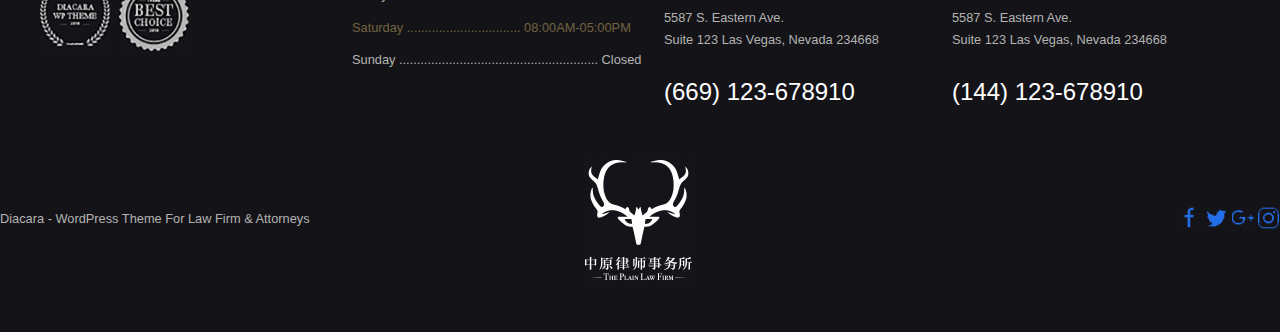
==== commit 48646d29: "1.4-----初始化手机端页面底部" ====
--- a/lawyer_intro.html
+++ b/lawyer_intro.html
@@ -23,6 +23,7 @@
     <![endif]-->
 
   <script type="text/javascript" src="js/base/head.js"></script>
+  <script type="text/javascript"  src="./data/lawyer.js"></script>
   <link rel="stylesheet" type="text/css" href="css/idangerous.swiper.css" />
   <link rel="stylesheet" type="text/css" href="css/common.css" />
   <link rel="stylesheet" type="text/css" href="css/lawyer_intro.css" />
--- a/css/common.css
+++ b/css/common.css
@@ -358,5 +358,11 @@
     #dialog .menu-box .icon-close {float:right;}
     #dialog .menu-box > div {height: 3em;line-height: 3em;}
     #dialog .menu-box .menu-title {font-weight: 700;font-size: 1.2em;}
-}
-
+
+    .footer-link2 {flex-direction: column;}
+    .footer-link2 .uk-text-left {margin: 2.5em 0 1.5em 0;}
+    .footer-link2 .uk-text-logo {margin-bottom: 2.7em;}
+    .uk-flex-1 {text-align: left;margin-bottom: 2.5em;padding-left: 1.25em;}
+    .uk-flex-1 p {line-height: 2em;}
+}
+
--- a/css/lawyer_intro.css
+++ b/css/lawyer_intro.css
@@ -26,6 +26,15 @@
   
 @media screen and (max-width:1200px){
   .about {margin: 7.1em 0 2.4em 0;}
+}
+
+/*如果使用者之视窗介於 768px ~ 979px   */
+@media screen and (min-width: 768px) and (max-width: 979px) {
+   
+}
+   
+/*如果使用者之视窗 <= 768px   */
+@media screen and (max-width: 767px) {
   .banner .txt > p {width: 85%;margin: 0 auto;}
   .about p:last-child {width: 85%;}
   .about p:nth-child(2) {margin-top: 1.45em;}
@@ -35,13 +44,4 @@
   .intro .container .box .mini-box { width: 47.97%;}
   .intro .container .box .mini-box .describ p {font-size: .833em;padding: 0 1em;}
   .intro .container .box .mini-box .describ {height: 22.6em;}
-}
-
-/*如果使用者之视窗介於 768px ~ 979px   */
-@media screen and (min-width: 768px) and (max-width: 979px) {
-   
-}
-   
-/*如果使用者之视窗 <= 768px   */
-@media screen and (max-width: 767px) {
 }  
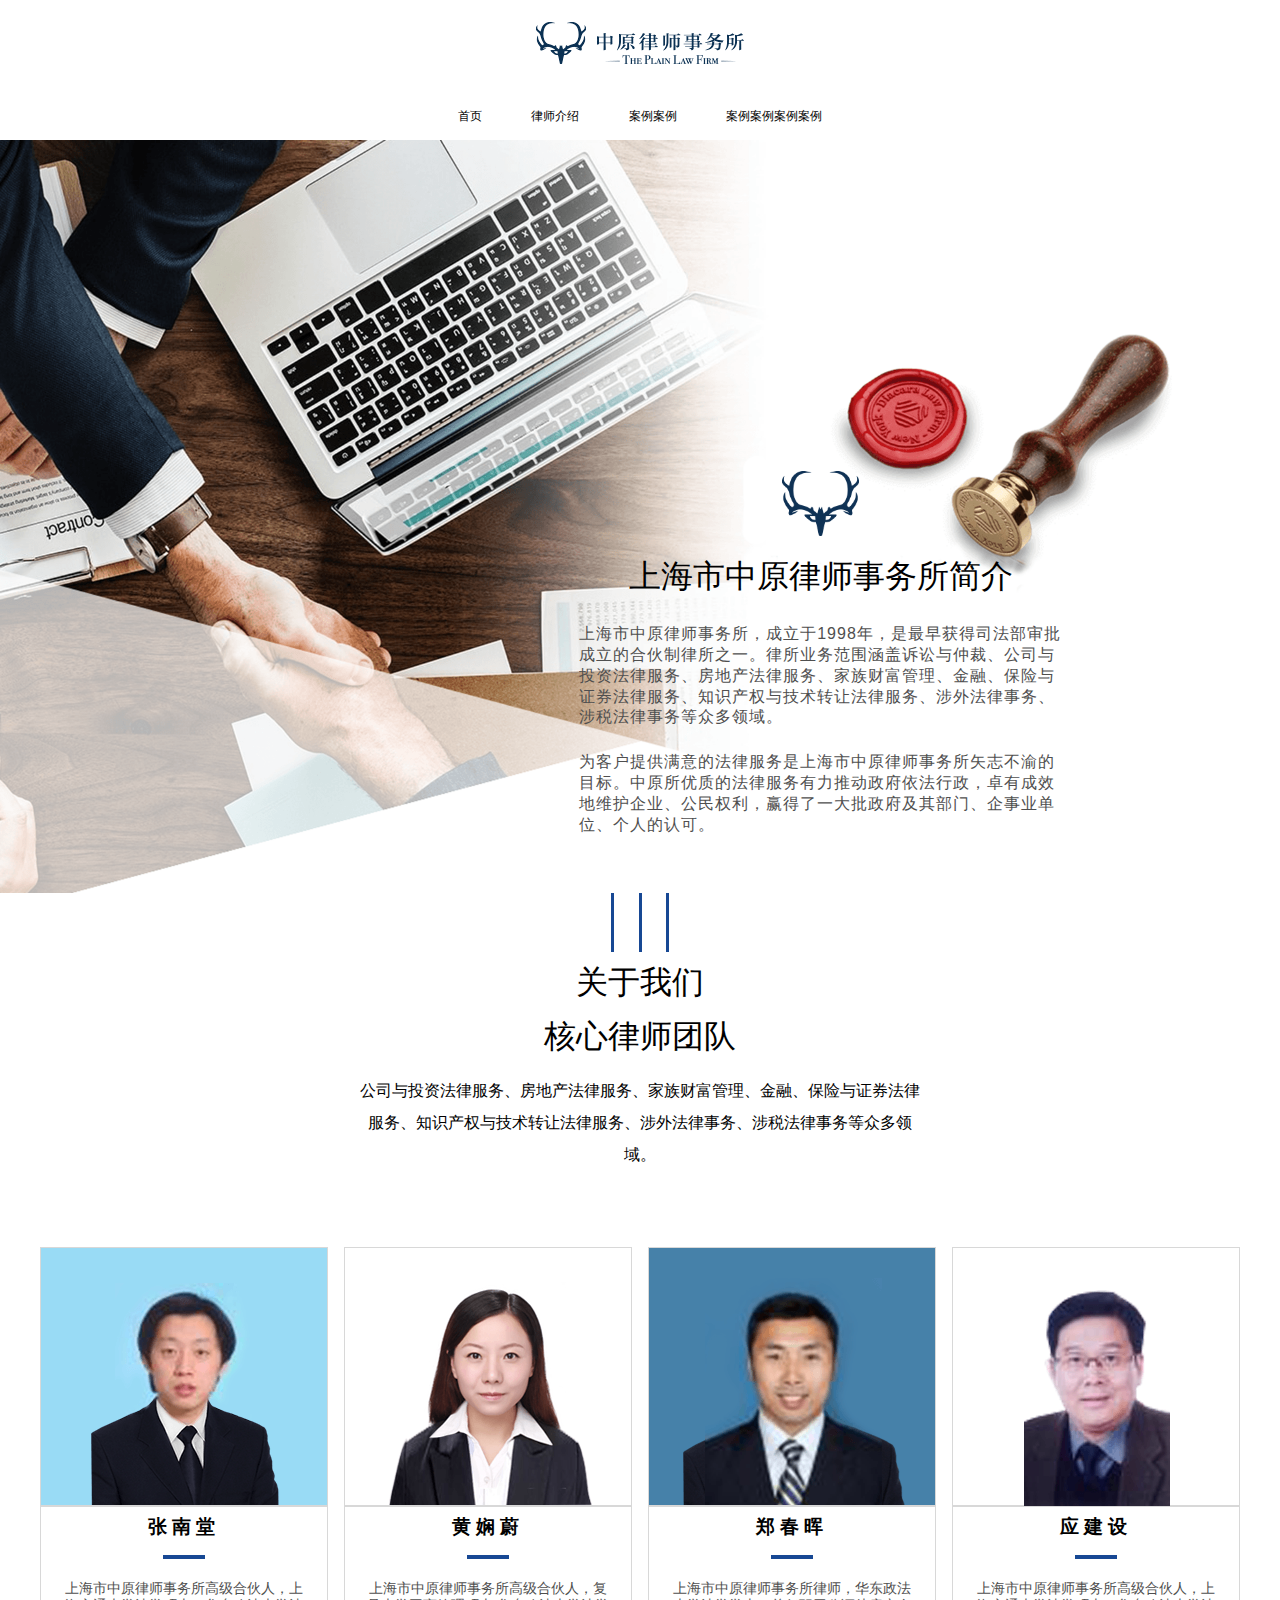
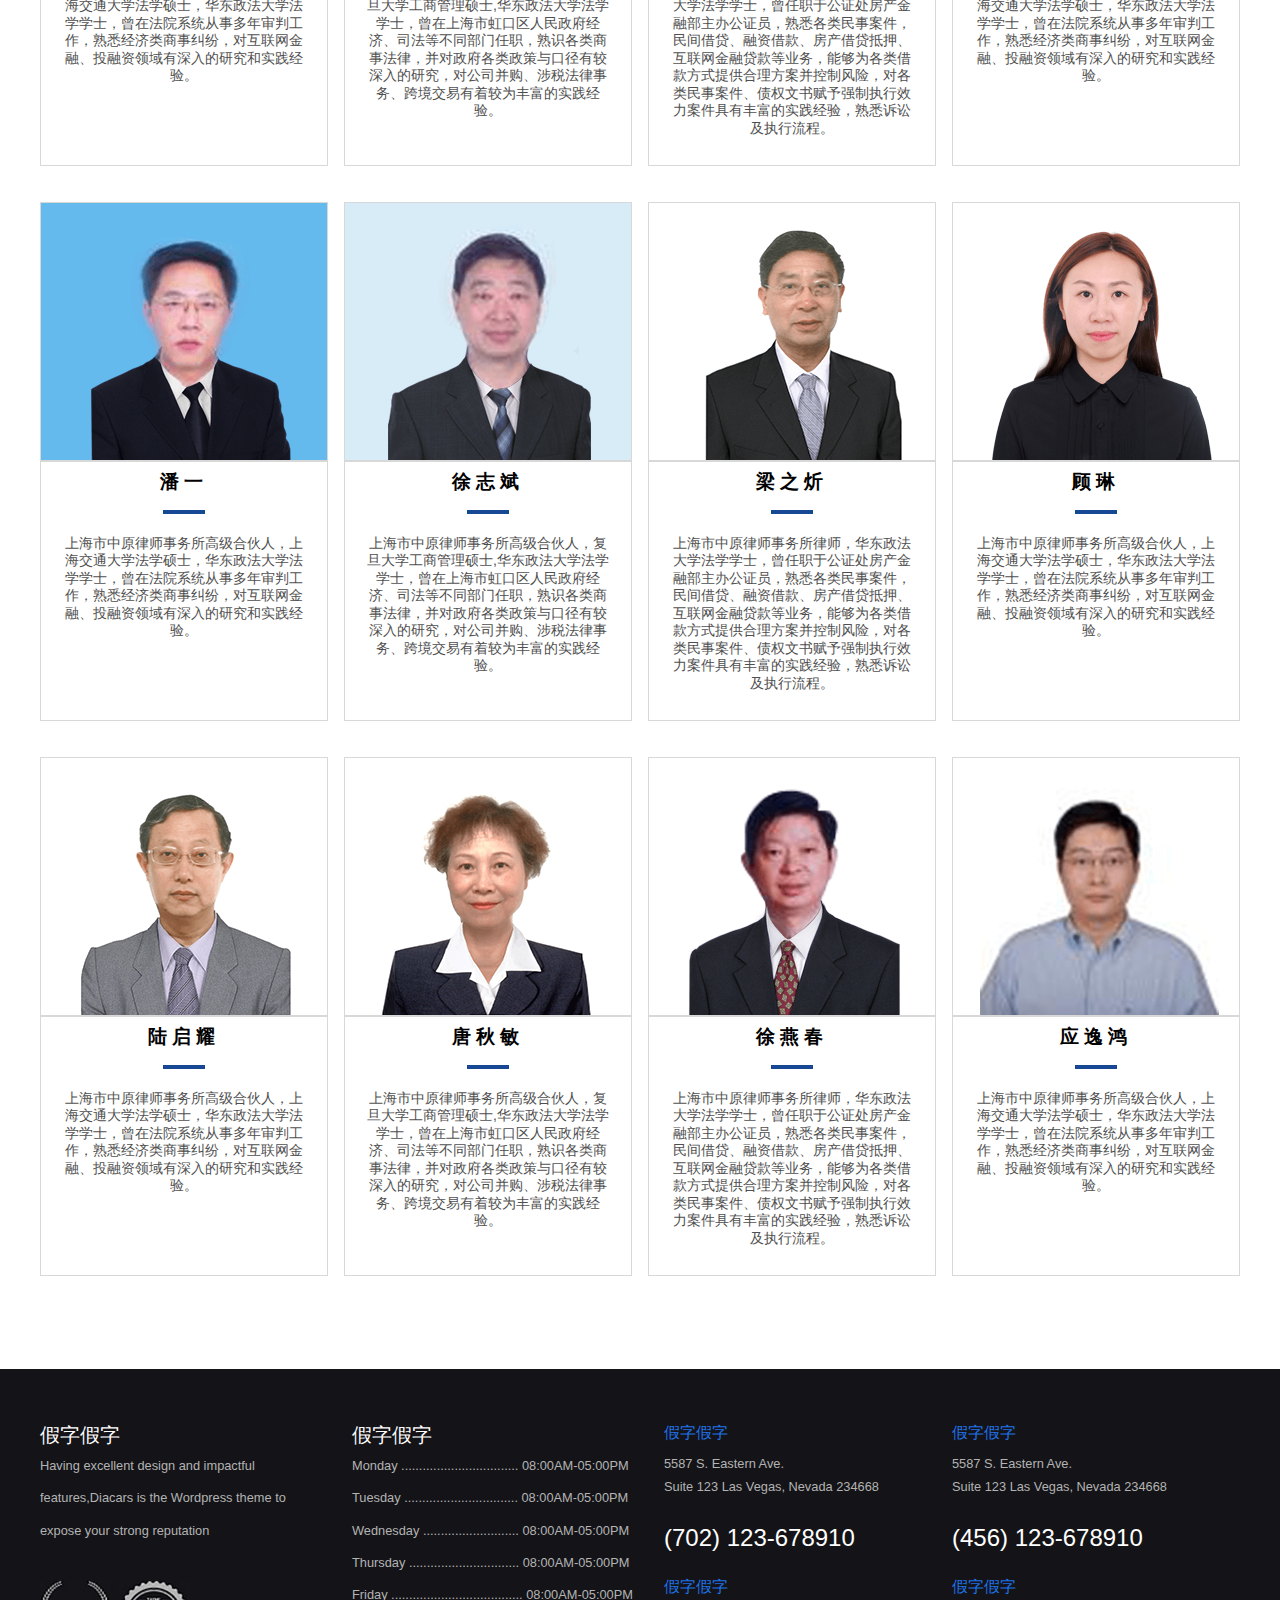
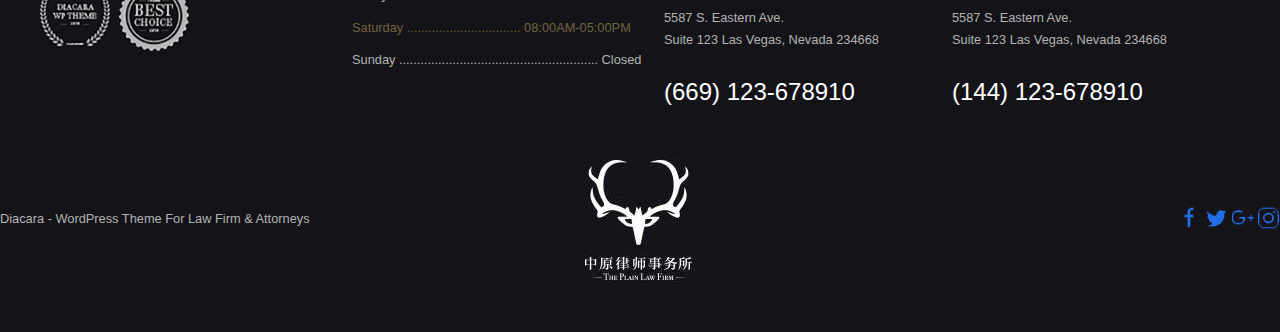
==== commit 8a4fdcc9: "1.6初步已完成" ====
--- a/lawyer_intro.html
+++ b/lawyer_intro.html
@@ -62,6 +62,8 @@
         <!-- 内容 -->
         <div class="box">
         </div>
+        <!-- 箭头 -->
+        <div class="lodeMore" id="loadMore"></div>
       </div>
     </div>
   </div>
--- a/css/common.css
+++ b/css/common.css
@@ -11,18 +11,19 @@
 	  font-weight: normal;   
 	  font-style: normal;
  }
-/* ---------------------------------------- css base �������ֿ�ʼ---------------------------------------- */
+/* ---------------------------------------- css base 基础部分开始---------------------------------------- */
 .media-mobile,
 .media-mobile-ibk {display:none !important;}
 .media-pc{ display:block !important}
 .media-pc-ibk { display:inline-block !important}
-div{background-position: 50% 50%; background-repeat: no-repeat; background-size:100% 100%; background-origin: padding-box; background-clip: padding-box;}
+div,a{background-position: 50% 50%; background-repeat: no-repeat; background-size:100% 100%; background-origin: padding-box; background-clip: padding-box;}
 .z2{z-index: 2;position: relative;}
 html,body{ width:100%; height:100%;}
 .bold{font-family: 'PFbold'}
 body{min-width: 930px;font-family: "PF",arial;}
 .font-en,.font-en sup{font-family:'PF', arial, sans-serif;}
-* {margin:0;padding:0; border:0; word-break:break-all; word-wrap:normal; line-height:1;font-weight:normal;}
+a:visited{background-color: none;color: transparent;}
+* {outline: none; margin:0;padding:0; border:0; word-break:break-all; word-wrap:normal; line-height:1;font-weight:normal;}
 table{border-collapse:collapse;border-spacing:0;}
 fieldset,img {border:0 none;}
 address,caption, cite,code,dfn,em,strong,th,var{font-style:normal;font-weight:normal;}
@@ -35,8 +36,8 @@
 a:hover{text-decoration: none;}
 b{ font-weight:bold; display:inline;}
 input{height:auto; outline:none; vertical-align:bottom;+vertical-align:middle !important; _vertical-align:middle; line-height:normal}
-textarea {resize: none;} /*6��14�ո��£����webkit���ĵ����������Chrome(google�����),Safari(ƻ�������)��textare�ɵ�����С�����ⶨ��. ȡ���϶�������С*/
-textarea:focus {outline: none;} /*6��14�ո���. textarea�ľ۽�ʱ����Ĭ�ϱ߿���ɫ����*/
+textarea {resize: none;} /*6月14日更新，针对webkit核心的浏览器——Chrome(google浏览器),Safari(苹果浏览器)中textare可调整大小的问题定义. 取消拖动调整大小*/
+textarea:focus {outline: none;} /*6月14日更新. textarea的聚焦时现在默认边框颜色不变*/
 i,em,cite { font-style: normal; }
 html {font-size: 100%;-webkit-text-size-adjust: 100%;-ms-text-size-adjust: 100%;}
 video{ background:#000;}
@@ -53,31 +54,31 @@
 .zoom{zoom:1}
 .ct,.center{ margin:0px auto;}
 .text-uppercase{text-transform: uppercase;}
-/* ---------------------------------------- css base �������ֽ���---------------------------------------- */
-
-/* ---------------------------------------- �������ֿ�ʼ ---------------------------------------- */
-
-/* ȡ��ϵͳalert�ľ�����ʾ����*/
+/* ---------------------------------------- css base 基础部分结束---------------------------------------- */
+
+/* ---------------------------------------- 公共部分开始 ---------------------------------------- */
+
+/* 取代系统alert的警告提示弹窗*/
 .alertBox{ position:fixed; left:0; top:0; width:100%; height:100%; background:rgba(0,0,0,0.7); z-index:998; display:none;}
 .alertBox>div{background-color:#fff; width:500px; padding:40px 0; border-radius:10px; box-shadow:0 0 10px #000; margin:200px auto 0;}
 .alertBox>div p{ text-align:center;}
 .alertBox>div p.text{ margin-bottom:40px; font-size:18px; color:#222;}
 .alertBox>div p.btn a{ font-size:18px; padding:10px 40px; color:#fff; background:#222; letter-spacing:4px; border-radius:6px;}
 
-/* pop���� css*/
+/* pop容器 css*/
 .popBox{position:fixed; left:0; top:0; width:100%; height:100%; z-index:999;}
 .popBox .popMask {width:100%; height:100%; background:#000\9; filter:alpha(opacity=50)\9; background:rgba(0,0,0,0.5);}
 
-/* load���� css*/
+/* load浮层 css*/
 #loadBox{ position:fixed; left:0; top:0; width:100%; height:100%; background:#000; opacity:0.5; filter:alpha(opacity=50)\9; z-index:999; display:none;}
 #loadBox span{ display:block; width:40px; height:40px; background:url(../images/common/loading.gif) no-repeat; background-size:contain; line-height:40px; font-size:10px; text-align:center; color:#fff; text-shadow:1px 1px 1px #333; position:absolute; left:50%; top:50%; margin-left:-20px; margin-top:-20px;}
 
-/* ��ת���� css*/
+/* 旋转浮层 css*/
 #turnBox{ position:fixed; left:0; top:0; width:100%; height:100%; background:#000; z-index:1001;}
 #turnBox img.turn{ display:block; padding-top:8%; margin:0 auto 5%; width:40%;}
 #turnBox p{ text-align:center; font-size:14px; color:#fff;}
 
-/* ��Ƶ���� css*/
+/* 视频浮层 css*/
 .popVideo{ width:100%; height:100%; background:#000; position:fixed; left:0; top:0; display:none; z-index:999;}
 .popVideo .close{ position:absolute; right:20px; top:20px; width:30px; height:30px; background: url(../images/common/close.png) center center no-repeat; overflow:hidden; cursor:pointer;}
 #videoBox{ width:100%; height:100%;}
@@ -87,7 +88,7 @@
 .popIpad .video video{ width:100%; height:100%;}
 .popIpad .close{position:absolute; right:20px; top:20px; width:30px; height:30px; background: url(../images/common/close.png) center center no-repeat; background-size:contain; display:block; z-index:99;}
 
-/* ȡ��ϵͳalert�ľ�����ʾ���� css*/
+/* 取代系统alert的警告提示弹窗 css*/
 #popAlert{ position:absolute; background:#fff; box-shadow:0px 0px 10px #000; width:250px; padding:30px 30px 40px; display:none;}
 #popAlert p{ text-align:center;}
 #popAlert p.text{ margin-bottom:40px; font-size:14px; color:#333;}
@@ -212,15 +213,15 @@
 body{font-size:1em;}
 .goto-top {display:none;position:fixed;right:0;bottom:0px;background:#000; color:#fff; text-align:center;font-size:10px; line-height:1;padding:10px;opacity:.8;cursor:pointer;}
 .goto-top:hover { opacity:1;color:#fff;}
-.goto-top:before { content:"��"; display:block; line-height:0;margin-bottom:1em; text-align:center}
-.goto-top:after{ content:"����"; display:block;}
+.goto-top:before { content:"︿"; display:block; line-height:0;margin-bottom:1em; text-align:center}
+.goto-top:after{ content:"顶部"; display:block;}
 .goto-top-show { display:block;}
 .seaNotbody { background-color: #fff;padding-bottom: 800px;/*Ҫ�޸�*/ }
 .seaNotbody h1 { font-size: 48px;line-height: 24px;color: #000;margin: 160px 0 40px 150px ; }
 .seaNotbody p { font-size: 30px;line-height: 72px;margin-left: 150px; }
 
 
-/*���Բ���*/
+/*弹性布局*/
 
 .flex {
     display: -webkit-flex;
@@ -333,11 +334,11 @@
     .footer .footer-link dd>a{font-size: 0.75em;}
 }
 
-/*���ʹ����֮�Ӵ���� 768px ~ 979px   */
+/*如果使用者之视窗介於 768px ~ 979px   */
 @media screen and (min-width: 768px) and (max-width: 979px) {  
 	 body{font-size:.875em;}
 }
-/*���ʹ����֮�Ӵ� <= 768px   */
+/*如果使用者之视窗 <= 768px   */
 @media screen and (max-width: 767px) { 
     body{font-size:.75em;width: 100%;min-width: 0;}
     .footer .footer-right{text-align: center;}
@@ -345,7 +346,7 @@
 	.media-mobile {display:block !important;}
     .media-mobile-ibk {display:inline-block !important;}
     
-    /* ͷ�� */
+    /* head mobile */
     .header-mobile {height: 5.1em;width: 100%;}
     .header-mobile .header-fixed {width: 100%;height: 100%;line-height: 5.1em;text-align: center;}
     .header-mobile .header-fixed.active {position: fixed;top: 0;width: 100%;z-index: 1000;height: 5.1em;background-color: #fff;}
@@ -364,5 +365,8 @@
     .footer-link2 .uk-text-logo {margin-bottom: 2.7em;}
     .uk-flex-1 {text-align: left;margin-bottom: 2.5em;padding-left: 1.25em;}
     .uk-flex-1 p {line-height: 2em;}
-}
-
+    .footer-link2 .uk-text-logo {margin-bottom: 3em;width: 4.6em;}
+    .footer-link2 .uk-text-logo img{width: 100%;height: auto;}
+    .footer .container {background-image: url(../images/common/map-footer2.png);background-attachment: initial;background-position: center center;background-repeat: no-repeat;background-size: auto;}
+}
+
--- a/css/lawyer_intro.css
+++ b/css/lawyer_intro.css
@@ -23,7 +23,11 @@
 .intro .container .box .mini-box .describ h3 { font-size: 1.2em;font-weight: 700;letter-spacing: 5px;margin: .62rem 0 1em 0; }
 .intro .container .box .mini-box .describ span { display: inline-block;width: 2.62em;height: .25em;background-color: #174894;margin-bottom: 1.1em; }
 .intro .container .box .mini-box .describ p { font-size: .875em;color: #4f4f4f;line-height: 1.25em;padding: 0 1.43em; }
-  
+
+/* 768以上 */
+@media screen and (min-width: 767px){
+  .lodeMore{display: none;}
+}
 @media screen and (max-width:1200px){
   .about {margin: 7.1em 0 2.4em 0;}
 }
@@ -42,6 +46,14 @@
   .banner .txt { top: 35%; position: static;width: 100%;margin-top: 7.1em;}
   .intro { padding: 0 4%; }
   .intro .container .box .mini-box { width: 47.97%;}
-  .intro .container .box .mini-box .describ p {font-size: .833em;padding: 0 1em;}
-  .intro .container .box .mini-box .describ {height: 22.6em;}
+  .intro .container .box .mini-box .describ{border:none;box-shadow:0 2px 8px rgba(0,0,0,.08);}
+  .intro .container .box .mini-box .describ h3{padding: .62rem 0 1em 0;margin:0 auto;}
+  .intro .container .box .mini-box .describ p {font-size: 0.9em;padding: 0 1em;}
+  .intro .container .box .mini-box .describ {height: 20em;}
+  .lodeMore{
+    margin:1em auto 0; 
+    width: 4em;
+    height: 2.3em;
+    background-image: url(../images/lawyer_intro/icon_arr.png);
+  }
 }  
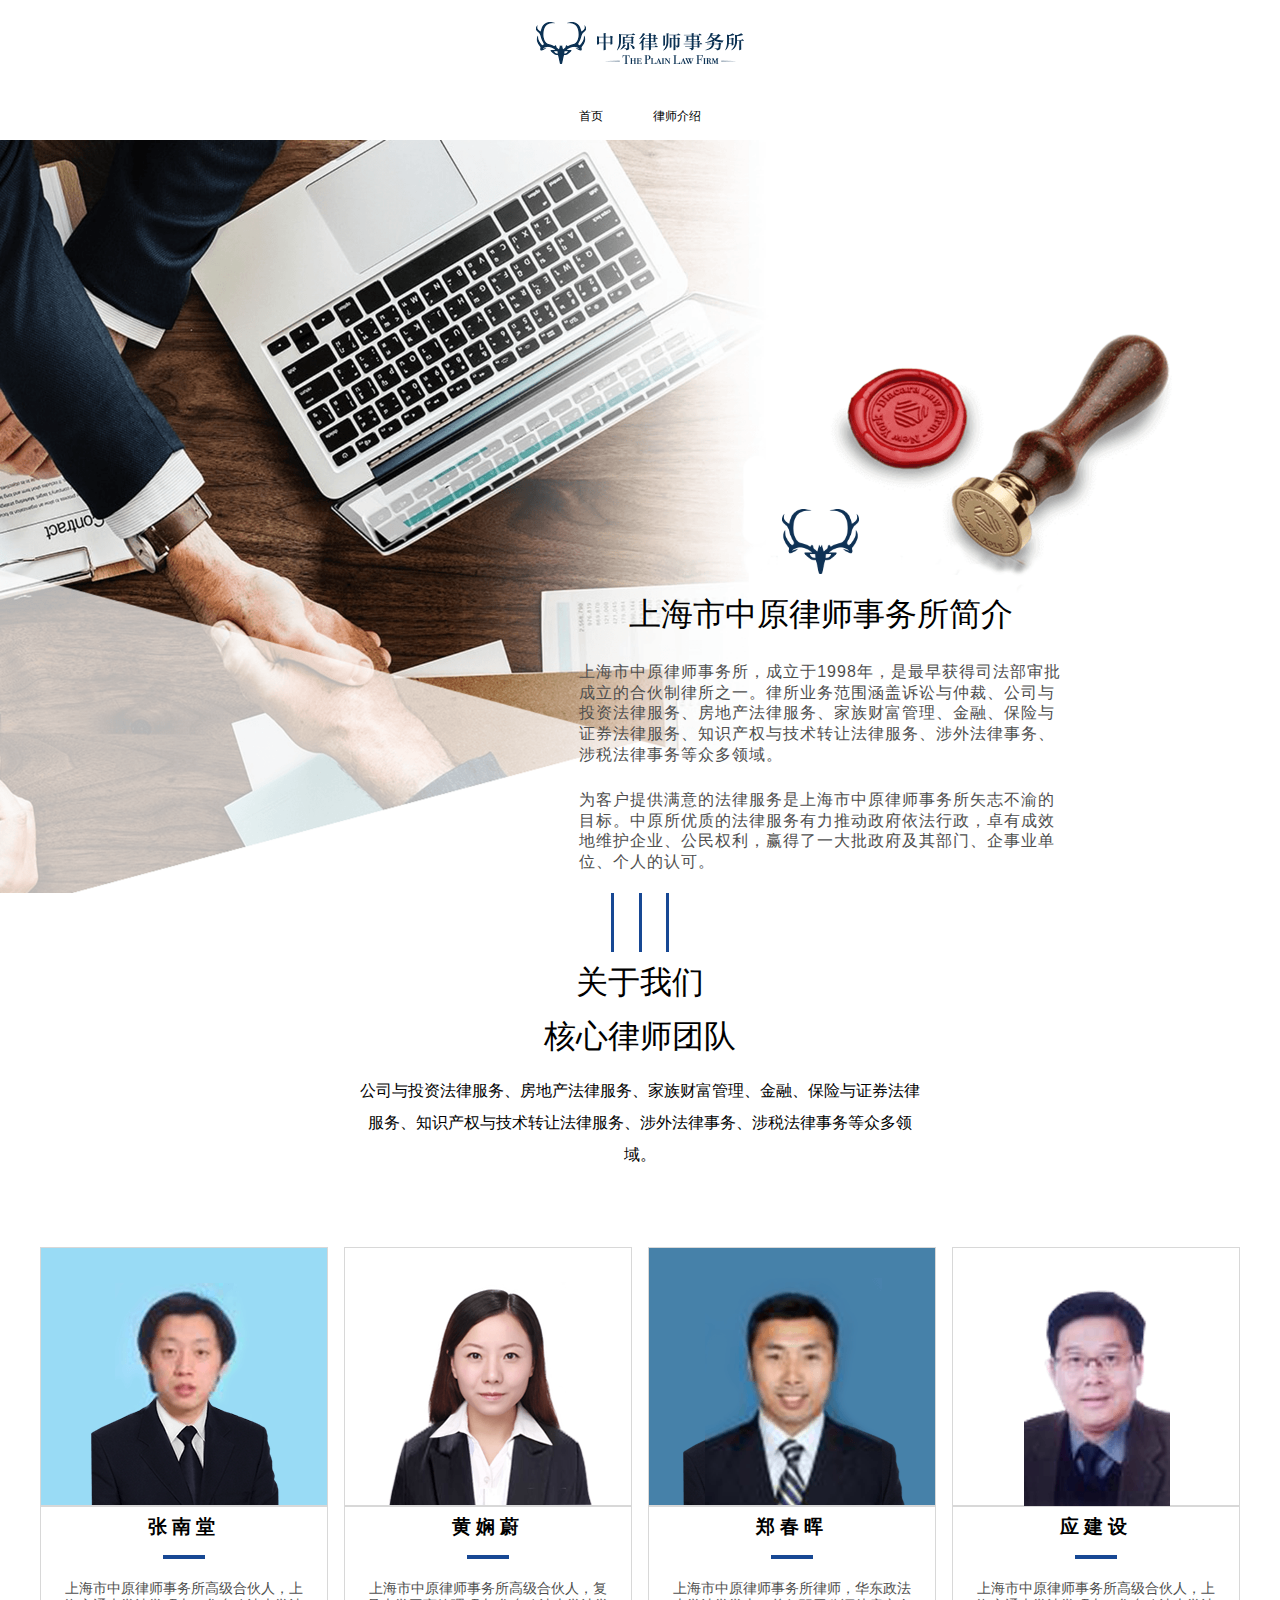
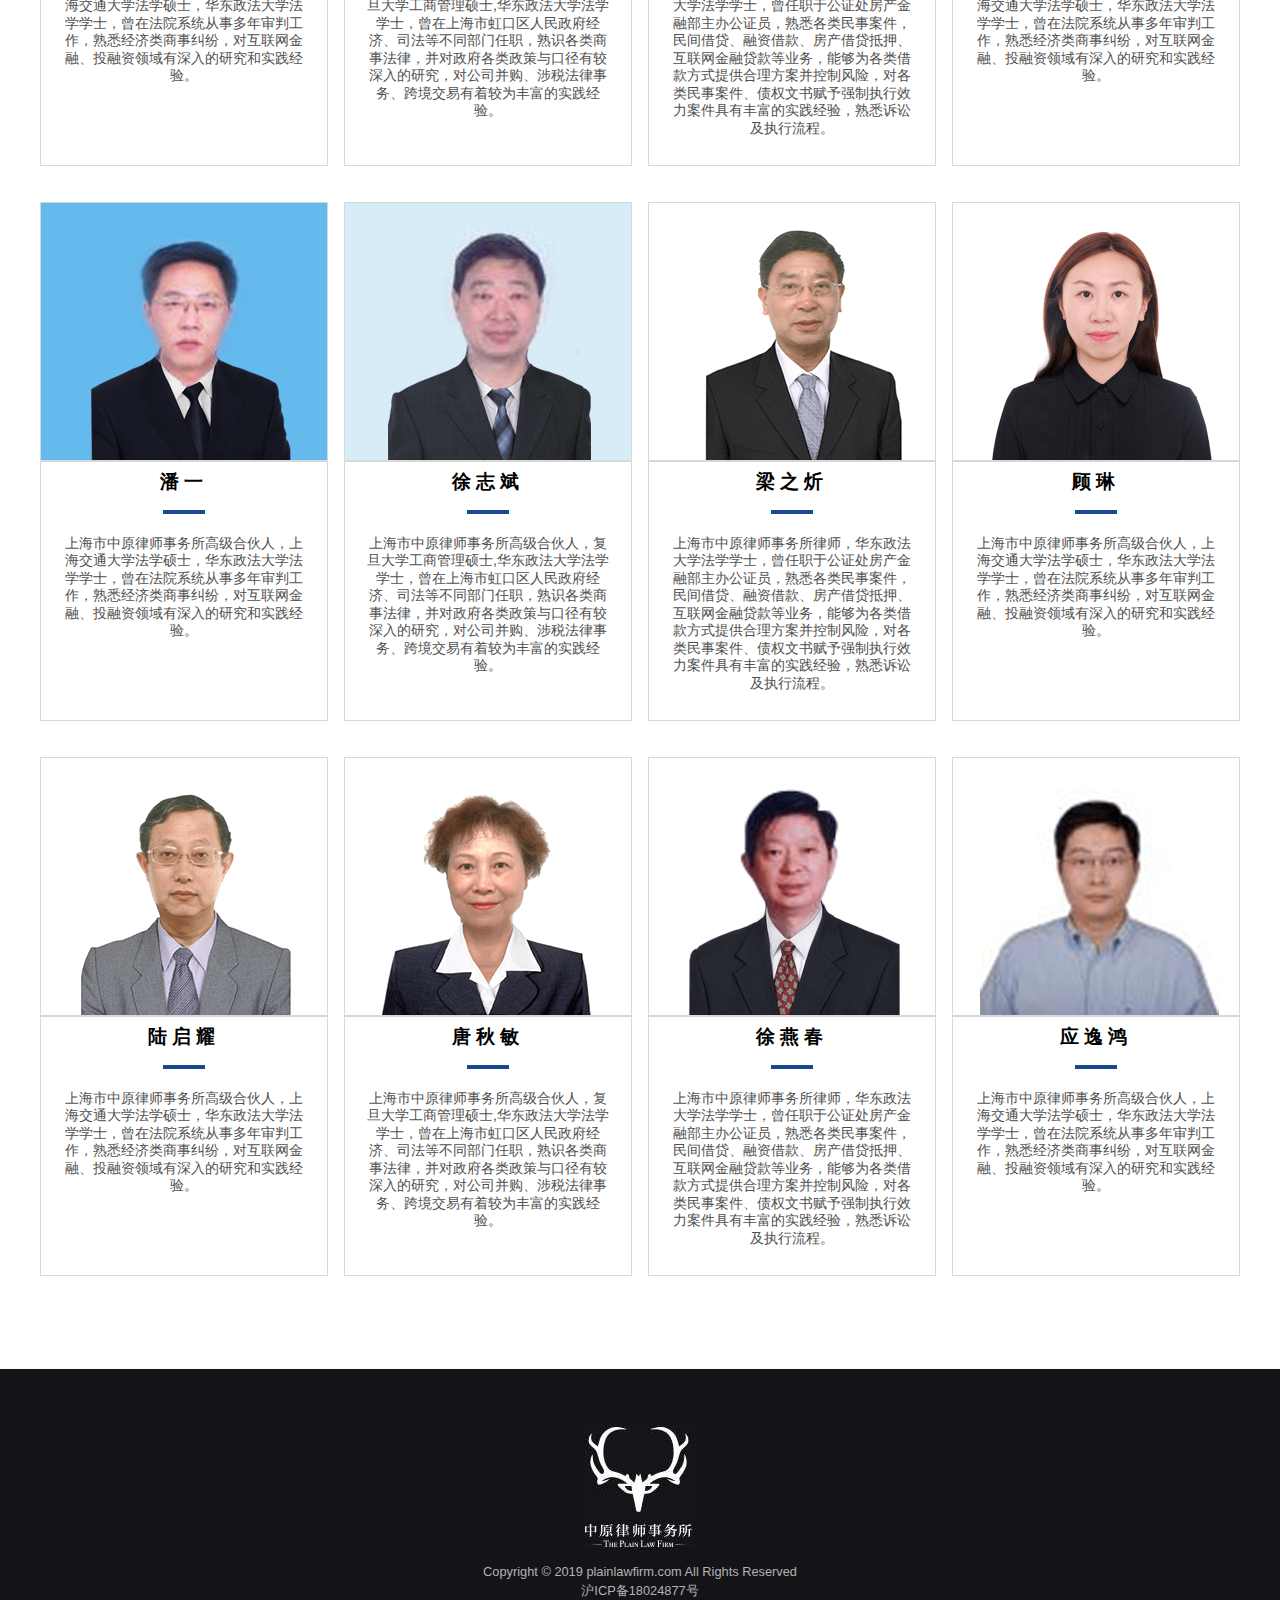
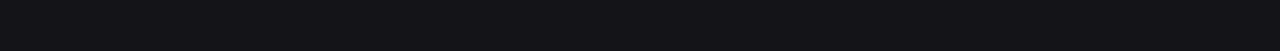
==== commit b3809688: "上线前修改2" ====
--- a/lawyer_intro.html
+++ b/lawyer_intro.html
@@ -23,7 +23,6 @@
     <![endif]-->
 
   <script type="text/javascript" src="js/base/head.js"></script>
-  <script type="text/javascript"  src="./data/lawyer.js"></script>
   <link rel="stylesheet" type="text/css" href="css/idangerous.swiper.css" />
   <link rel="stylesheet" type="text/css" href="css/common.css" />
   <link rel="stylesheet" type="text/css" href="css/lawyer_intro.css" />
--- a/css/common.css
+++ b/css/common.css
@@ -1,10 +1,4 @@
 @charset "UTF-8";
-@font-face {  
-   font-family: 'PFbold';     
-   src: url('fonts/PingFangSCMedium.ttf'); 
-	 font-weight: normal;   
-	 font-style: normal;
-}
 @font-face {  
 	font-family: 'PF';     
 	src: url('fonts/PingFangSC.ttf'); 
@@ -131,8 +125,9 @@
 .footer .footer-link dl:nth-child(3) h2>a,.footer .footer-link dl:nth-child(4) h2>a{font-size:1em; color: #fff;}
 .footer .footer-link dl:nth-child(3) h2,.footer .footer-link dl:nth-child(4) h2{margin-bottom: 20px;margin-top: 20px;}
 
-.footer-link2{display: flex;align-items:center;justify-content: center;}
-.footer-link2 .uk-text-left{font-size: 0.8em;color: #b3b3b3;text-align: left;}
+.footer-link2{display: flex;align-items:center;justify-content: center;flex-direction: column-reverse;}
+.footer-link2 .uk-text-left{font-size: 0.8em;color: #b3b3b3;text-align: left;margin-top: 1em;}
+.footer-link2 .uk-text-left p{line-height: 1.5;}
 .footer-link2>div{flex-wrap:nowrap;flex: 1;}
 .footer-link2 .uk-text-logo img{width: 112px;height: 124px;}
 .footer-link2 .uk-text-chat{text-align: right;}
@@ -211,7 +206,7 @@
 .hide{display: none;}
 html{font-size:100%;}
 body{font-size:1em;}
-.goto-top {display:none;position:fixed;right:0;bottom:0px;background:#000; color:#fff; text-align:center;font-size:10px; line-height:1;padding:10px;opacity:.8;cursor:pointer;}
+.goto-top {z-index: 9999; display:none;position:fixed;right:0;bottom:0px;background:#000; color:#fff; text-align:center;font-size:10px; line-height:1;padding:10px;opacity:.8;cursor:pointer;}
 .goto-top:hover { opacity:1;color:#fff;}
 .goto-top:before { content:"︿"; display:block; line-height:0;margin-bottom:1em; text-align:center}
 .goto-top:after{ content:"顶部"; display:block;}
@@ -360,12 +355,12 @@
     #dialog .menu-box > div {height: 3em;line-height: 3em;}
     #dialog .menu-box .menu-title {font-weight: 700;font-size: 1.2em;}
 
-    .footer-link2 {flex-direction: column;}
+    .footer-link2 {/*flex-direction: column;*/flex-direction: column-reverse;}
     .footer-link2 .uk-text-left {margin: 2.5em 0 1.5em 0;}
     .footer-link2 .uk-text-logo {margin-bottom: 2.7em;}
     .uk-flex-1 {text-align: left;margin-bottom: 2.5em;padding-left: 1.25em;}
     .uk-flex-1 p {line-height: 2em;}
-    .footer-link2 .uk-text-logo {margin-bottom: 3em;width: 4.6em;}
+    .footer-link2 .uk-text-logo {/*margin-bottom: 3em;*/width: 4.6em;margin-bottom: 0;}
     .footer-link2 .uk-text-logo img{width: 100%;height: auto;}
     .footer .container {background-image: url(../images/common/map-footer2.png);background-attachment: initial;background-position: center center;background-repeat: no-repeat;background-size: auto;}
 }
--- a/css/lawyer_intro.css
+++ b/css/lawyer_intro.css
@@ -1,6 +1,6 @@
 .banner { width: 100%;position: relative;}
 .banner > img { display: inline-block;width: 100%;}
-.banner .txt { position: absolute;right: 17%;top: 44%;text-align: center;width: 30.2em; }
+.banner .txt { position: absolute;right: 17%;top: 49%;text-align: center;width: 30.2em; }
 .banner .txt > img { width: 16%; }
 .banner .txt > h2 { font-size: 2em; margin: .75em 0 1em 0}
 .banner .txt > p { text-align: left;font-size: 1em;color: #4f4f4f;letter-spacing: 1px;line-height: 1.3em; }
